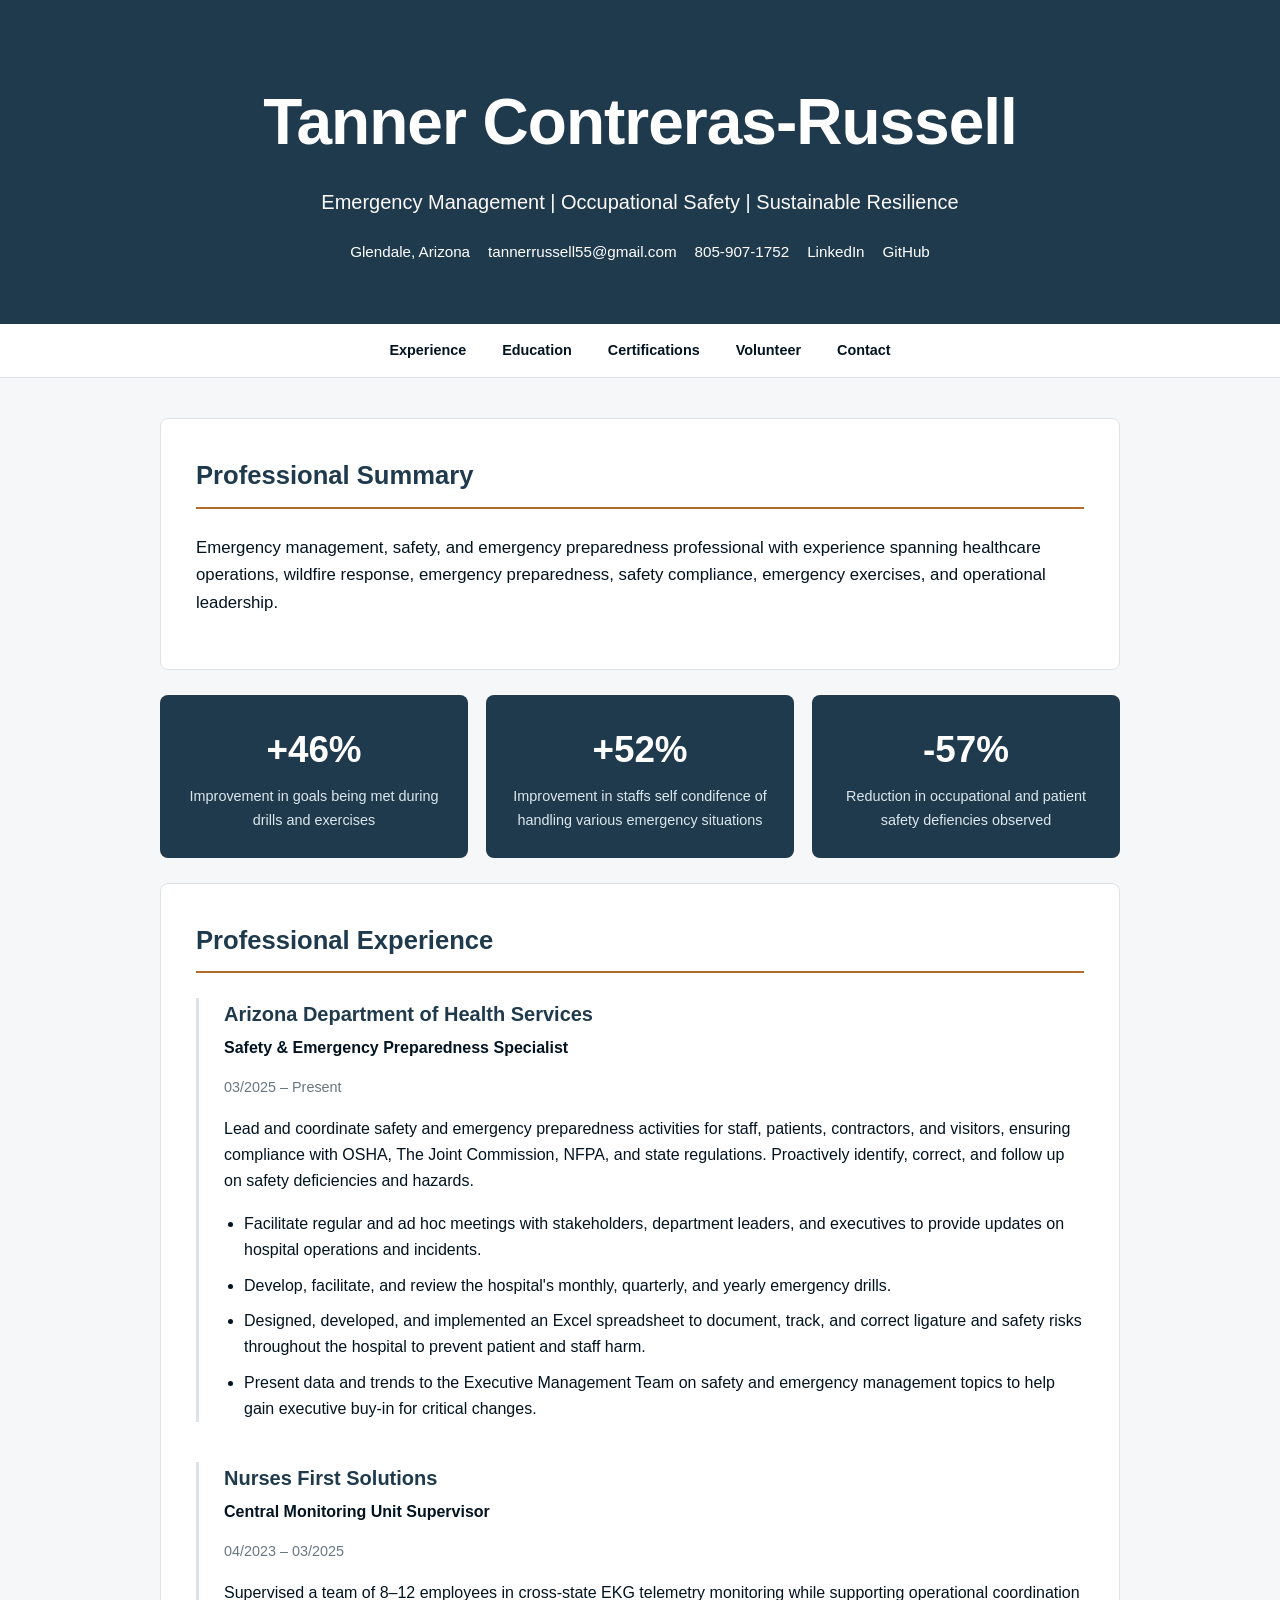
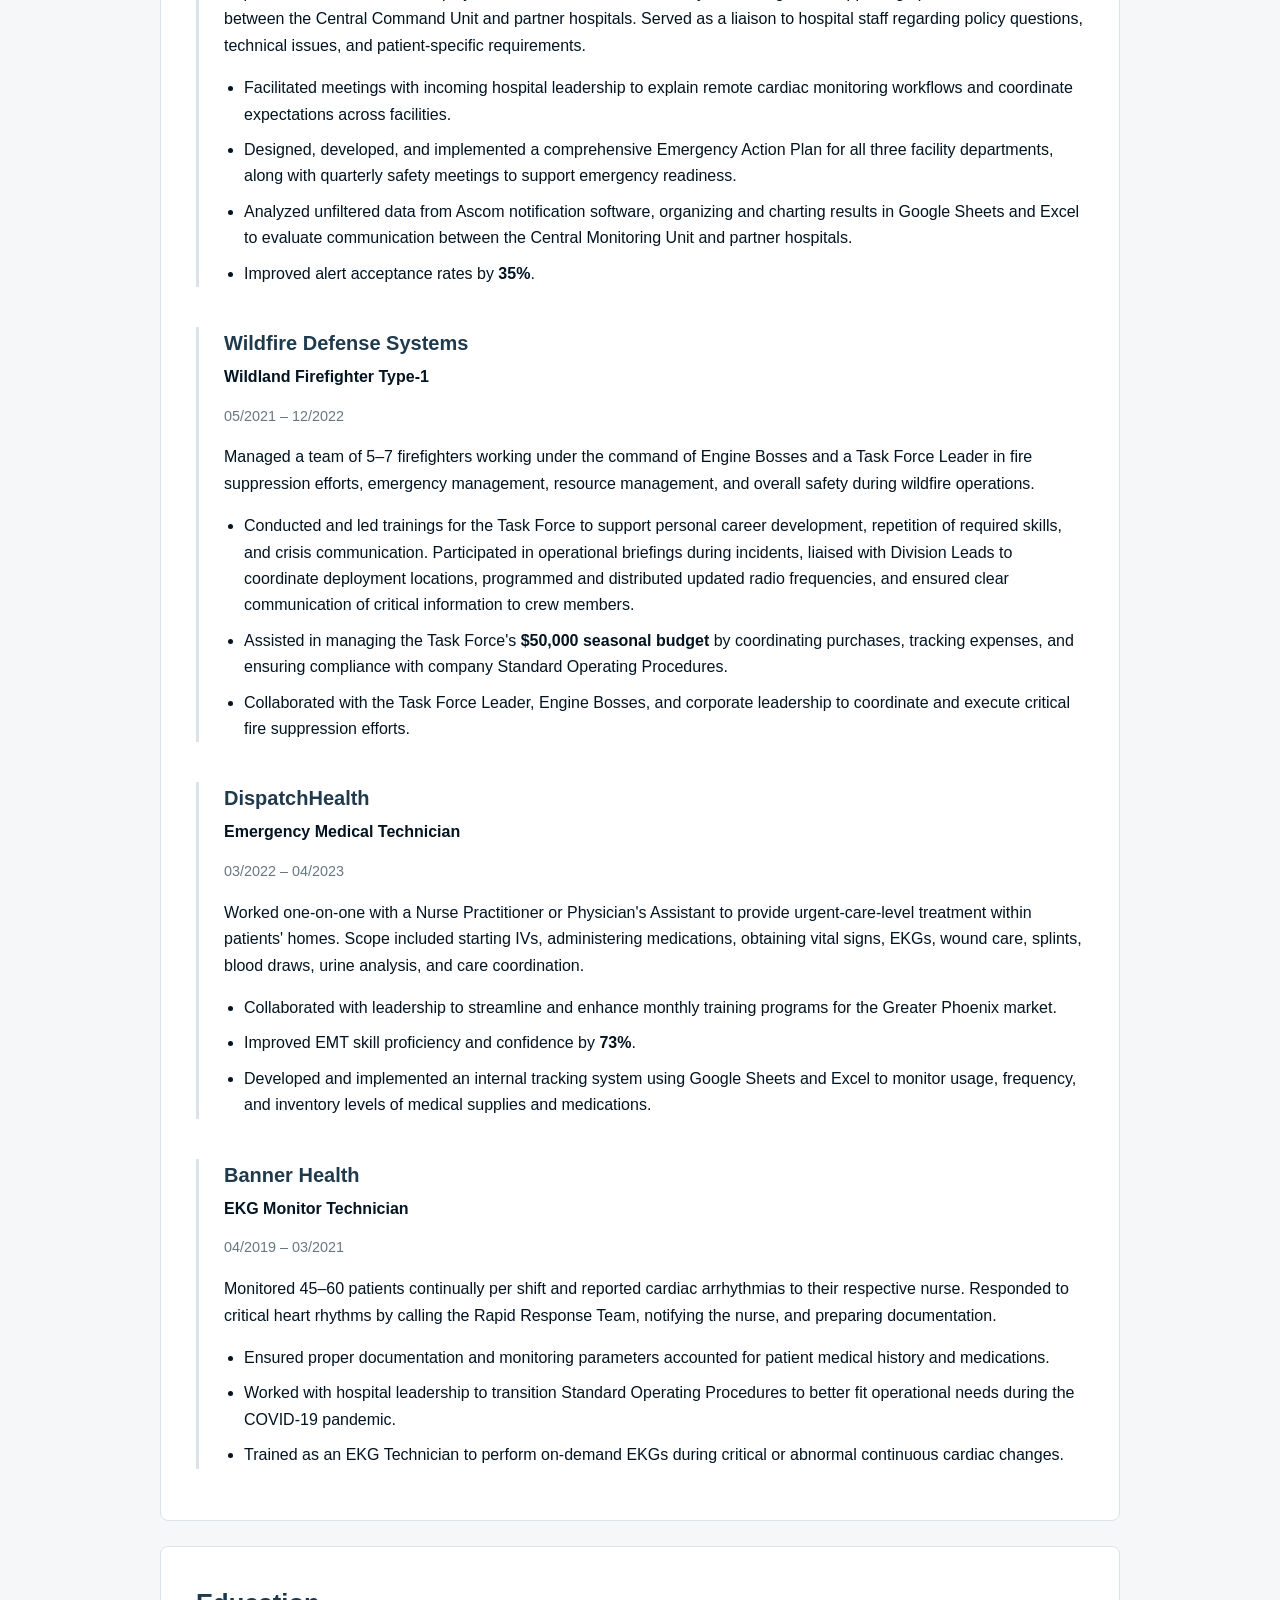
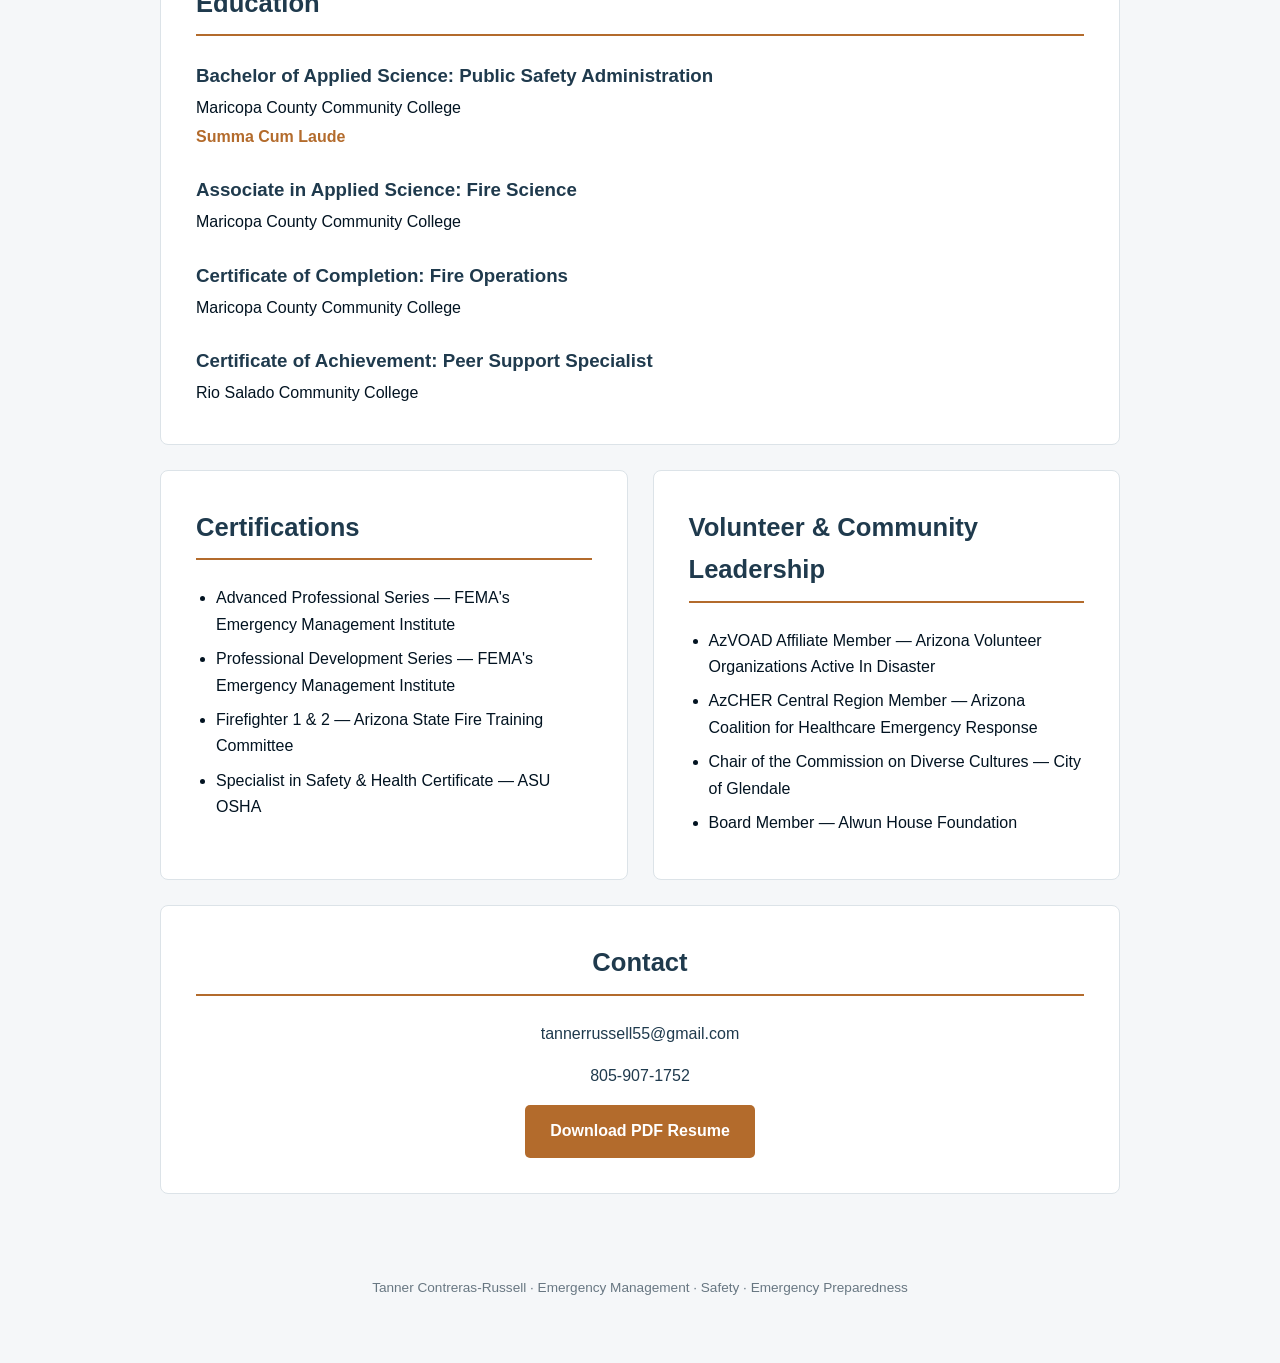
==== index.html @ 9ad91dbf "Update index.html" ====
<!DOCTYPE html>
<html lang="en">
<head>
    <meta charset="UTF-8">
    <meta name="viewport" content="width=device-width, initial-scale=1.0">

    <title>Tanner's Professional Overview</title>

    <meta name="description"
          content="Professional resume of Tanner Contreras-Russell, Emergency Management, Safety, and Emergency Preparedness professional.">

    <style>
        :root {
            --primary: #1f3a4d;
            --secondary: #486581;
            --accent: #b36b2c;
            --background: #f5f7f9;
            --card: #ffffff;
            --text: #021321;
            --muted: #687782;
            --border: #dce3e8;
        }

        * {
            box-sizing: border-box;
        }

        html {
            scroll-behavior: smooth;
        }

        body {
            margin: 0;
            background: var(--background);
            color: var(--text);
            font-family: Arial, Helvetica, sans-serif;
            line-height: 1.65;
        }

        a {
            color: var(--primary);
            text-decoration: none;
        }

        a:hover {
            text-decoration: underline;
        }

        /* =========================
           HEADER
        ========================= */

        header {
            background: var(--primary);
            color: white;
            padding: 70px 20px 60px;
        }

        .header-content {
            max-width: 1000px;
            margin: auto;
            text-align: center;
        }

        .name {
            margin: 0;
            font-size: clamp(2.3rem, 6vw, 4rem);
            font-weight: 700;
            letter-spacing: -1px;
        }

        .headline {
            margin: 10px 0 20px;
            font-size: 1.25rem;
            color: #FCFAFA;
        }

        .contact {
            display: flex;
            flex-wrap: wrap;
            gap: 18px;
            font-size: 0.95rem;
            justify-content: center;
        }

        .contact a {
            color: white;
        }

        /* =========================
           NAVIGATION
        ========================= */

        nav {
            background: white;
            border-bottom: 1px solid var(--border);
            position: sticky;
            top: 0;
            z-index: 100;
        }

        .nav-content {
            max-width: 1000px;
            margin: auto;
            display: flex;
            justify-content: center;
            flex-wrap: wrap;
        }

        nav a {
            padding: 15px 18px;
            color: var(--text);
            font-size: 0.9rem;
            font-weight: 600;
        }

        nav a:hover {
            background: var(--background);
            text-decoration: none;
        }

        /* =========================
           MAIN
        ========================= */

        main {
            max-width: 1000px;
            margin: 40px auto;
            padding: 0 20px;
        }

        section {
            background: var(--card);
            padding: 35px;
            margin-bottom: 25px;
            border: 1px solid var(--border);
            border-radius: 8px;
        }

        .section-title {
            color: var(--primary);
            font-size: 1.6rem;
            margin-top: 0;
            margin-bottom: 25px;
            padding-bottom: 10px;
            border-bottom: 2px solid var(--accent);
        }

        /* =========================
           SUMMARY
        ========================= */

        .summary {
            font-size: 1.05rem;
        }

        /* =========================
           EXPERIENCE
        ========================= */

        .job {
            position: relative;
            padding-left: 25px;
            margin-bottom: 40px;
            border-left: 3px solid var(--border);
        }

        .job:last-child {
            margin-bottom: 0;
        }

        .job h3 {
            margin: 0;
            font-size: 1.25rem;
            color: var(--primary);
        }

        .job h3 a {
            color: var(--primary);
        }

        .job-title {
            font-weight: 600;
            margin: 4px 0;
        }

        .dates {
            color: var(--muted);
            font-size: 0.9rem;
            margin-bottom: 12px;
        }

        .job ul {
            margin-top: 10px;
            padding-left: 20px;
        }

        .job li {
            margin-bottom: 9px;
        }

        /* =========================
           HIGHLIGHTS
        ========================= */

        .highlights {
            display: grid;
            grid-template-columns: repeat(3, 1fr);
            gap: 18px;
            margin-bottom: 25px;
        }

        .highlight {
            background: var(--primary);
            color: white;
            padding: 25px;
            border-radius: 8px;
            text-align: center;
        }

        .highlight-number {
            display: block;
            font-size: 2.3rem;
            font-weight: bold;
        }

        .highlight-label {
            display: block;
            font-size: 0.9rem;
            color: #dce7ed;
            margin-top: 5px;
        }

        /* =========================
           EDUCATION
        ========================= */

        .education-item {
            margin-bottom: 25px;
        }

        .education-item:last-child {
            margin-bottom: 0;
        }

        .education-item h3 {
            margin: 0;
            color: var(--primary);
        }

        .education-item p {
            margin: 3px 0;
        }

        .honors {
            color: var(--accent);
            font-weight: bold;
        }

        /* =========================
           TWO COLUMN SECTIONS
        ========================= */

        .two-column {
            display: grid;
            grid-template-columns: 1fr 1fr;
            gap: 25px;
        }

        .list {
            margin: 0;
            padding-left: 20px;
        }

        .list li {
            margin-bottom: 8px;
        }

        /* =========================
           DOWNLOAD
        ========================= */

        .download {
            text-align: center;
        }

        .download-button {
            display: inline-block;
            background: var(--accent);
            color: white;
            padding: 13px 25px;
            border-radius: 5px;
            font-weight: bold;
        }

        .download-button:hover {
            text-decoration: none;
            opacity: 0.9;
        }

        /* =========================
           FOOTER
        ========================= */

        footer {
            text-align: center;
            color: var(--muted);
            padding: 30px 20px 50px;
            font-size: 0.85rem;
        }

        /* =========================
           MOBILE
        ========================= */

        @media (max-width: 700px) {

            header {
                padding: 50px 20px;
            }

            nav {
                position: static;
            }

            .nav-content {
                justify-content: flex-start;
            }

            nav a {
                padding: 10px 12px;
                font-size: 0.8rem;
            }

            main {
                margin-top: 20px;
            }

            section {
                padding: 25px 20px;
            }

            .highlights {
                grid-template-columns: 1fr;
            }

            .two-column {
                grid-template-columns: 1fr;
            }

            .contact {
                flex-direction: column;
                gap: 5px;
            }
        }

        /* =========================
           PRINT
        ========================= */

        @media print {

            body {
                background: white;
            }

            nav {
                display: none;
            }

            header {
                background: white;
                color: black;
                padding: 20px 0;
            }

            .headline,
            .contact a {
                color: black;
            }

            main {
                margin: 0;
                padding: 0;
            }

            section {
                border: none;
                padding: 15px 0;
                margin-bottom: 10px;
            }

            .download {
                display: none;
            }

            .highlights {
                display: none;
            }
        }
    </style>
</head>

<body>

<!-- =========================
     HEADER
========================= -->

<header>

    <div class="header-content">

        <h1 class="name">Tanner Contreras-Russell</h1>

        <p class="headline">
            Emergency Management | Occupational Safety | Sustainable Resilience
        </p>

        <div class="contact">

            <span>Glendale, Arizona</span>

            <a href="mailto:tannerrussell55@gmail.com">
                tannerrussell55@gmail.com
            </a>

            <a href="tel:+18059071752">
                805-907-1752
            </a>

            <a href="https://www.linkedin.com/in/tanner-contreras-russell-b266a9299/" target="_blank" rel="noopener noreferrer">
                LinkedIn
            </a>

            <a href="https://github.com/nottannerrussell" target="_blank" rel="noopener noreferrer">
                GitHub
            </a>

        </div>

    </div>

</header>


<!-- =========================
     NAVIGATION
========================= -->

<nav>

    <div class="nav-content">

        <a href="#experience">Experience</a>

        <a href="#education">Education</a>

        <a href="#certifications">Certifications</a>

        <a href="#volunteer">Volunteer</a>

        <a href="#contact">Contact</a>

    </div>

</nav>


<!-- =========================
     MAIN CONTENT
========================= -->

<main>


    <!-- =========================
         PROFESSIONAL SUMMARY
    ========================= -->

    <section id="summary">

        <h2 class="section-title">
            Professional Summary
        </h2>

        <p class="summary">
            Emergency management, safety, and emergency preparedness
            professional with experience spanning healthcare operations,
            wildfire response, emergency preparedness, safety compliance,
            emergency exercises, and operational leadership.
        </p>

    </section>


    <!-- =========================
         CAREER HIGHLIGHTS
    ========================= -->

    <div class="highlights">

        <div class="highlight">

            <span class="highlight-number">+46%</span>

            <span class="highlight-label">
                Improvement in goals being met during drills and exercises
            </span>

        </div>


        <div class="highlight">

            <span class="highlight-number">+52%</span>

            <span class="highlight-label">
                Improvement in staffs self condifence of handling various emergency situations
            </span>

        </div>


        <div class="highlight">

            <span class="highlight-number">-57%</span>

            <span class="highlight-label">
                Reduction in occupational and patient safety defiencies observed
            </span>

        </div>

    </div>


    <!-- =========================
         EXPERIENCE
    ========================= -->

    <section id="experience">

        <h2 class="section-title">
            Professional Experience
        </h2>


        <!-- Arizona Department of Health Services -->

        <div class="job">

            <h3>
                <a href="https://www.azdhs.gov/az-state-hospital/"
                   target="_blank"
                   rel="noopener noreferrer">
                    Arizona Department of Health Services
                </a>
            </h3>

            <p class="job-title">
                Safety &amp; Emergency Preparedness Specialist
            </p>

            <p class="dates">
                03/2025 – Present
            </p>
            
            <p>  Lead and coordinate safety and emergency preparedness
                    activities for staff, patients, contractors, and visitors,
                    ensuring compliance with OSHA, The Joint Commission,
                    NFPA, and state regulations. Proactively identify, correct, and follow up on safety
                    deficiencies and hazards.
            </p>

            <ul>

                <li>
                    Facilitate regular and ad hoc meetings with stakeholders,
                    department leaders, and executives to provide updates
                    on hospital operations and incidents.
                </li>

                <li>
                    Develop, facilitate, and review the hospital's monthly,
                    quarterly, and yearly emergency drills.
                </li>

                <li>
                    Designed, developed, and implemented an Excel spreadsheet
                    to document, track, and correct ligature and safety risks throughout
                    the hospital to prevent patient and staff harm.
                </li>

                <li>
                    Present data and trends to the Executive Management Team
                    on safety and emergency management topics to help gain
                    executive buy-in for critical changes.
                </li>

            </ul>

        </div>


       <!-- Nurses First Solutions -->

        <div class="job">

            <h3>
                <a href="https://www.linkedin.com/company/nurses-first-staffing-llc/home/"
                   target="_blank"
                   rel="noopener noreferrer">
                    Nurses First Solutions
                </a>
            </h3>

            <p class="job-title">
                Central Monitoring Unit Supervisor
            </p>

            <p class="dates">
                04/2023 – 03/2025
            </p>

            <p>                   
                    Supervised a team of 8–12 employees in cross-state EKG
                    telemetry monitoring while supporting operational
                    coordination between the Central Command Unit and
                    partner hospitals. Served as a liaison to hospital staff regarding policy
                    questions, technical issues, and patient-specific
                    requirements.
            </p>

            <ul>

                <li>
                    Facilitated meetings with incoming hospital leadership
                    to explain remote cardiac monitoring workflows and
                    coordinate expectations across facilities.
                </li>

                <li>
                    Designed, developed, and implemented a comprehensive
                    Emergency Action Plan for all three facility departments,
                    along with quarterly safety meetings to support emergency
                    readiness.
                </li>

                <li>
                    Analyzed unfiltered data from Ascom notification software,
                    organizing and charting results in Google Sheets and Excel
                    to evaluate communication between the Central Monitoring
                    Unit and partner hospitals.
                </li>

                <li>
                    Improved alert acceptance rates by
                    <strong>35%</strong>.
                </li>

            </ul>

        </div>


        <!-- Wildfire Defense Systems -->

        <div class="job">

            <h3>
                <a href="https://www.wildfire-defense.com/"
                   target="_blank"
                   rel="noopener noreferrer">
                    Wildfire Defense Systems
                </a>
            </h3>

            <p class="job-title">
                Wildland Firefighter Type-1
            </p>

            <p class="dates">
                05/2021 – 12/2022
            </p>

            <p>
                    Managed a team of 5–7 firefighters working under the
                    command of Engine Bosses and a Task Force Leader in
                    fire suppression efforts, emergency management,
                    resource management, and overall safety during
                    wildfire operations.
            </p>

            <ul>

                <li>
                    Conducted and led trainings for the Task Force to support
                    personal career development, repetition of required
                    skills, and crisis communication. Participated in operational briefings during incidents,
                    liaised with Division Leads to coordinate deployment
                    locations, programmed and distributed updated radio
                    frequencies, and ensured clear communication of critical
                    information to crew members.
                </li>

                <li>
                    Assisted in managing the Task Force's
                    <strong>$50,000 seasonal budget</strong> by coordinating
                    purchases, tracking expenses, and ensuring compliance
                    with company Standard Operating Procedures.
                </li>

                <li>
                    Collaborated with the Task Force Leader, Engine Bosses,
                    and corporate leadership to coordinate and execute
                    critical fire suppression efforts.
                </li>

            </ul>

        </div>


        <!-- DispatchHealth -->

        <div class="job">

            <h3>
                <a href="https://www.dispatchhealth.com/"
                   target="_blank"
                   rel="noopener noreferrer">
                    DispatchHealth
                </a>
            </h3>

            <p class="job-title">
                Emergency Medical Technician
            </p>

            <p class="dates">
                03/2022 – 04/2023
            </p>

            <p>
                    Worked one-on-one with a Nurse Practitioner or Physician's
                    Assistant to provide urgent-care-level treatment within
                    patients' homes. Scope included starting IVs, administering medications,
                    obtaining vital signs, EKGs, wound care, splints,
                    blood draws, urine analysis, and care coordination.
            </p>

            <ul>

                <li>
                    Collaborated with leadership to streamline and enhance
                    monthly training programs for the Greater Phoenix market.
                </li>

                <li>
                    Improved EMT skill proficiency and confidence by
                    <strong>73%</strong>.
                </li>

                <li>
                    Developed and implemented an internal tracking system
                    using Google Sheets and Excel to monitor usage, frequency,
                    and inventory levels of medical supplies and medications.
                </li>

            </ul>

        </div>


        <!-- Banner Health -->

        <div class="job">

            <h3>
                <a href="https://www.bannerhealth.com/"
                   target="_blank"
                   rel="noopener noreferrer">
                    Banner Health
                </a>
            </h3>

            <p class="job-title">
                EKG Monitor Technician
            </p>

            <p class="dates">
                04/2019 – 03/2021
            </p>

            <p>
                    Monitored 45–60 patients continually per shift and
                    reported cardiac arrhythmias to their respective nurse. Responded to critical heart rhythms by calling the
                    Rapid Response Team, notifying the nurse, and preparing
                    documentation.
            </p>

            <ul>

                <li>
                    Ensured proper documentation and monitoring parameters
                    accounted for patient medical history and medications.
                </li>

                <li>
                    Worked with hospital leadership to transition Standard
                    Operating Procedures to better fit operational needs
                    during the COVID-19 pandemic.
                </li>

                <li>
                    Trained as an EKG Technician to perform on-demand EKGs
                    during critical or abnormal continuous cardiac changes.
                </li>

            </ul>

        </div>

    </section>


    <!-- =========================
         EDUCATION
    ========================= -->

    <section id="education">

        <h2 class="section-title">
            Education
        </h2>


        <div class="education-item">

            <h3>
                Bachelor of Applied Science: <strong>Public Safety Administration</strong>
            </h3>

            <p>
                Maricopa County Community College
            </p>

            <p class="honors">
                Summa Cum Laude
            </p>

        </div>


        <div class="education-item">

            <h3>
                Associate in Applied Science: Fire Science
            </h3>

            <p>
                Maricopa County Community College
            </p>

        </div>


        <div class="education-item">

            <h3>
                Certificate of Completion: Fire Operations
            </h3>

            <p>
                Maricopa County Community College
            </p>

        </div>


        <div class="education-item">

            <h3>
                Certificate of Achievement: Peer Support Specialist
            </h3>

            <p>
                Rio Salado Community College
            </p>

        </div>

    </section>


    <!-- =========================
         CERTIFICATIONS & VOLUNTEER
    ========================= -->

    <div class="two-column">


        <section id="certifications">

            <h2 class="section-title">
                Certifications
            </h2>

            <ul class="list">

                <li>
                    Advanced Professional Series —
                    FEMA's Emergency Management Institute
                </li>

                <li>
                    Professional Development Series —
                    FEMA's Emergency Management Institute
                </li>

                <li>
                    Firefighter 1 &amp; 2 —
                    Arizona State Fire Training Committee
                </li>

                <li>
                    Specialist in Safety &amp; Health Certificate —
                    ASU OSHA
                </li>

            </ul>

        </section>


        <section id="volunteer">

            <h2 class="section-title">
                Volunteer &amp; Community Leadership
            </h2>

            <ul class="list">

                <li>
                    AzVOAD Affiliate Member —
                    Arizona Volunteer Organizations Active In Disaster
                </li>

                <li>
                    AzCHER Central Region Member —
                    Arizona Coalition for Healthcare Emergency Response
                </li>

                <li>
                    Chair of the Commission on Diverse Cultures —
                    City of Glendale
                </li>

                <li>
                    Board Member — Alwun House Foundation
                </li>

            </ul>

        </section>

    </div>


    <!-- =========================
         CONTACT
    ========================= -->

    <section id="contact" class="download">

        <h2 class="section-title">
            Contact
        </h2>

        <p>
            <a href="mailto:tannerrussell55@gmail.com">
                tannerrussell55@gmail.com
            </a>
        </p>

        <p>
            <a href="tel:+18059071752">
                805-907-1752
            </a>
        </p>


        <!--
            Once you have a PDF version in your GitHub repository,
            place it in a folder called "files" and name it:

            Tanner_Russell_Resume.pdf

            Then this button will work.
        -->

        <a class="download-button"
           href="Contreras-Russell-Tanner.Resume.pdf"
           target="_blank">

            Download PDF Resume

        </a>

    </section>


</main>


<!-- =========================
     FOOTER
========================= -->

<footer>

    <p>
        Tanner Contreras-Russell · Emergency Management · Safety ·
        Emergency Preparedness
    </p>


</footer>


</body>
</html>
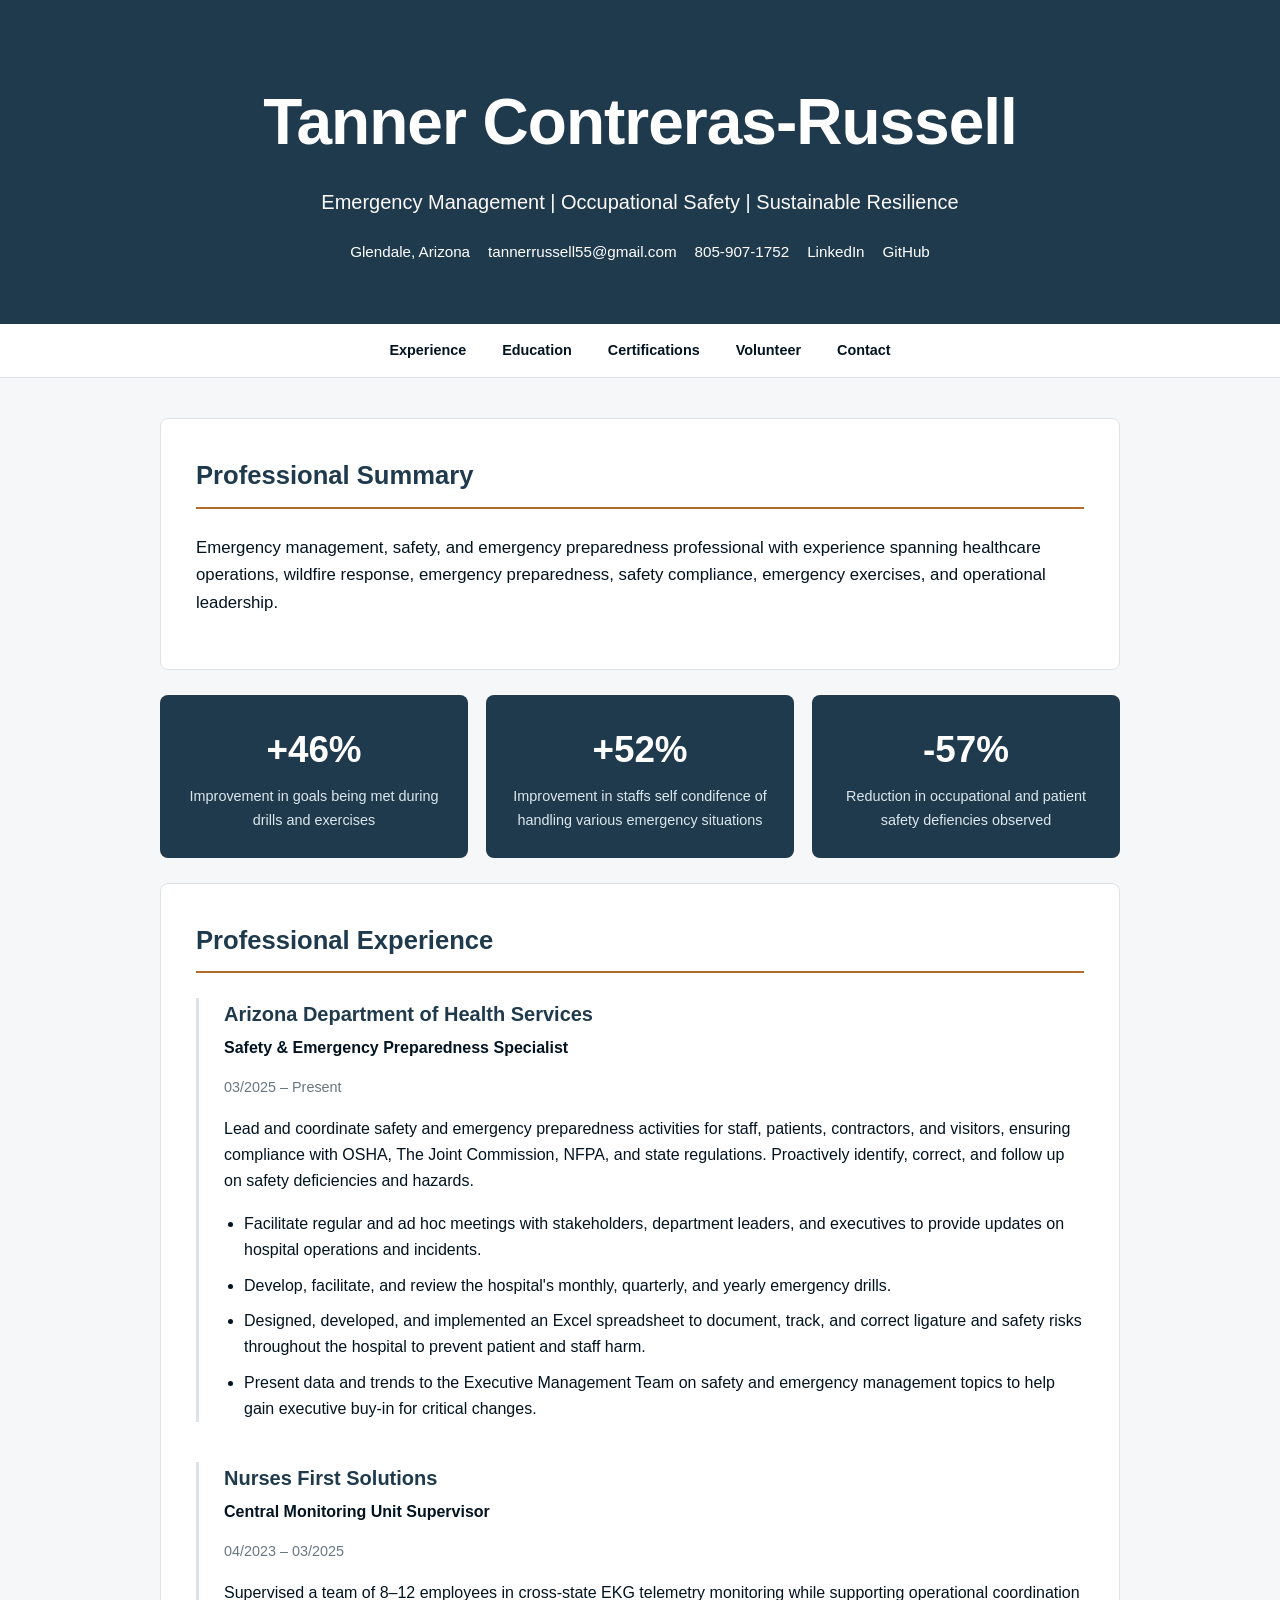
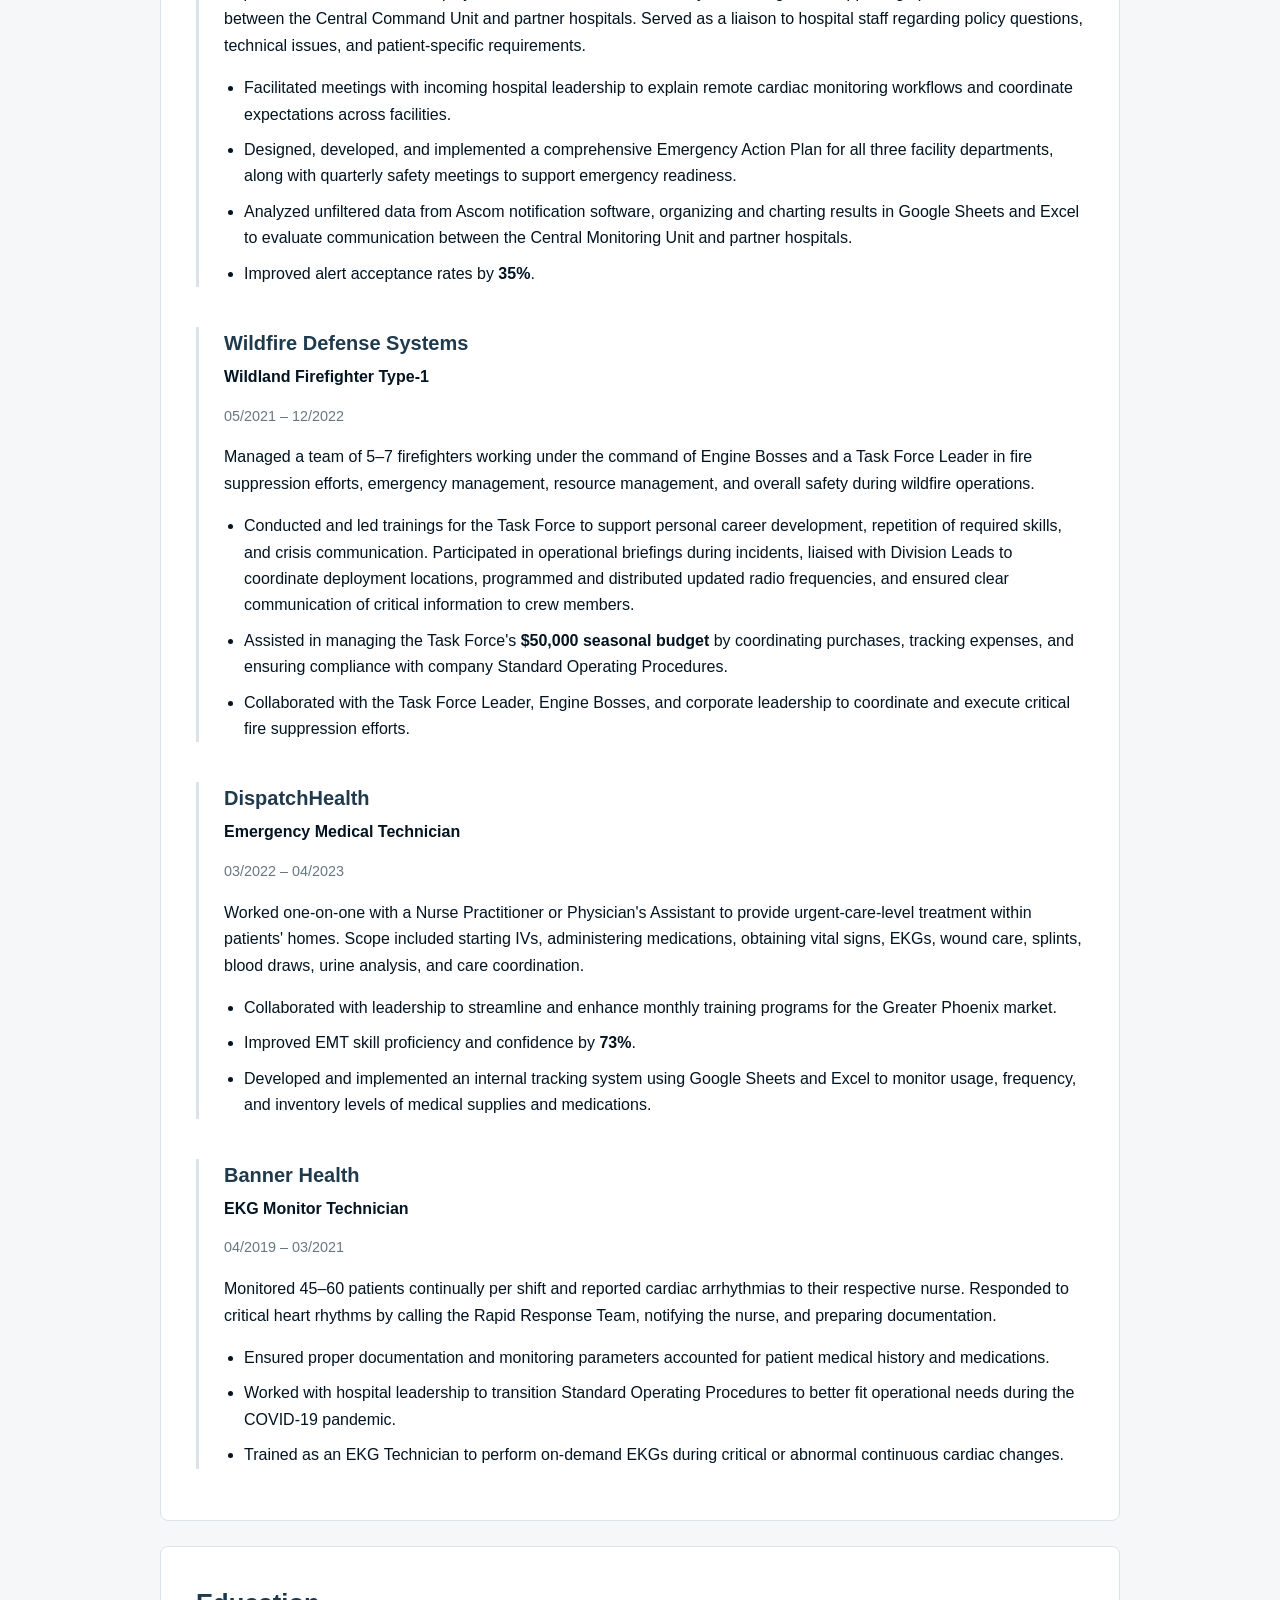
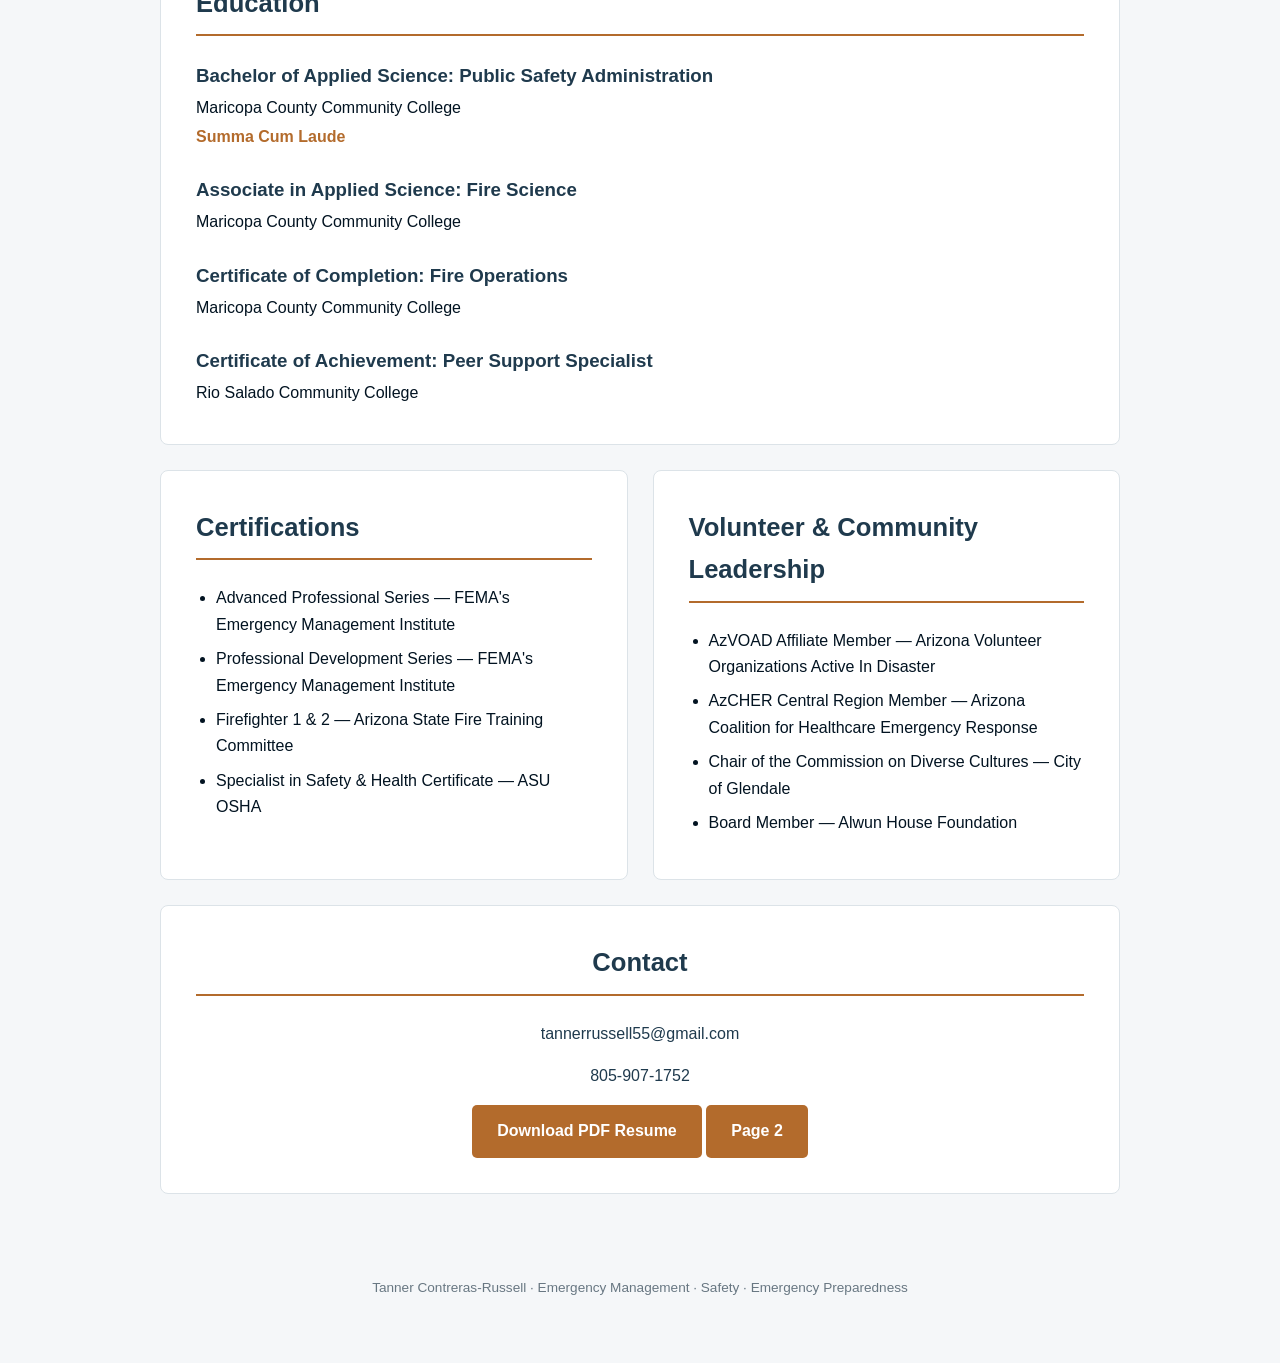
==== commit a6e07bbd: "Update index.html" ====
--- a/index.html
+++ b/index.html
@@ -1008,6 +1008,14 @@
 
         </a>
 
+                <a class="download-button"
+           href="page2"
+           target="_blank">
+
+            Page 2
+
+        </a>
+
     </section>
 
 
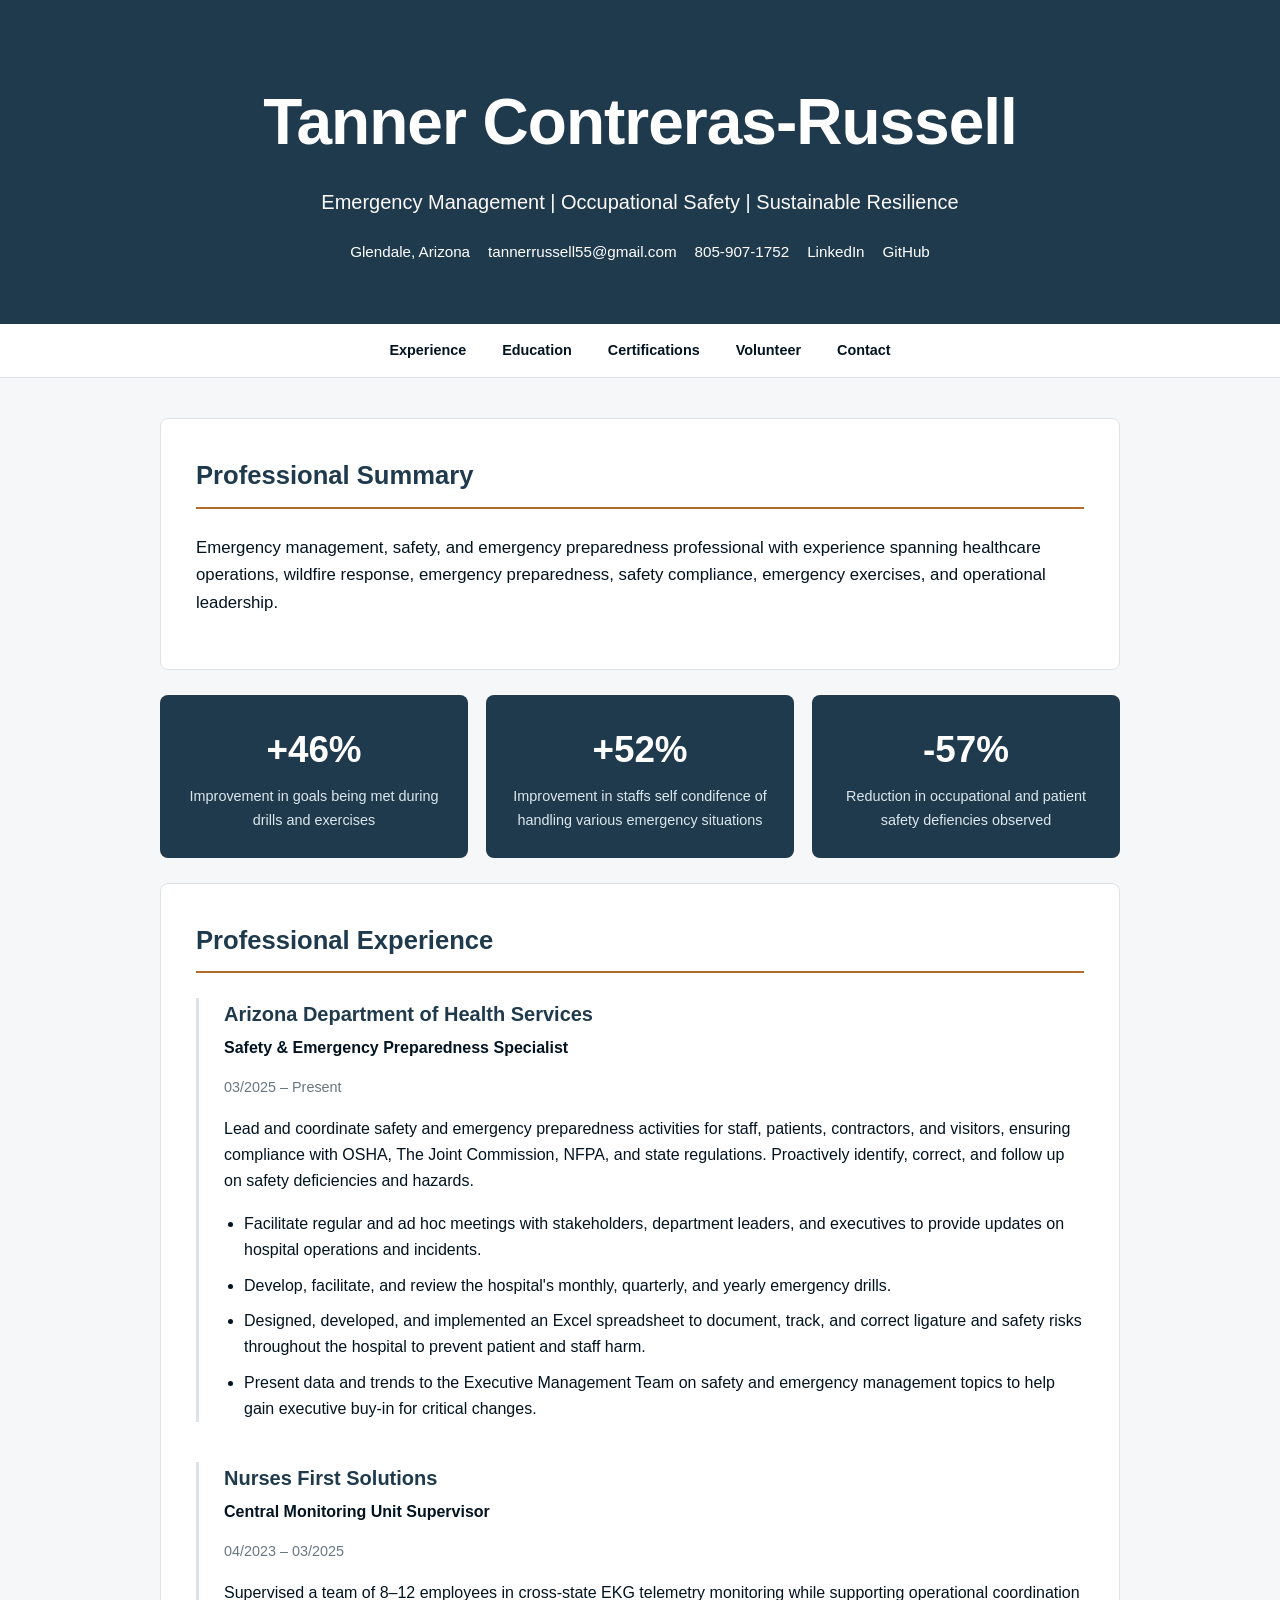
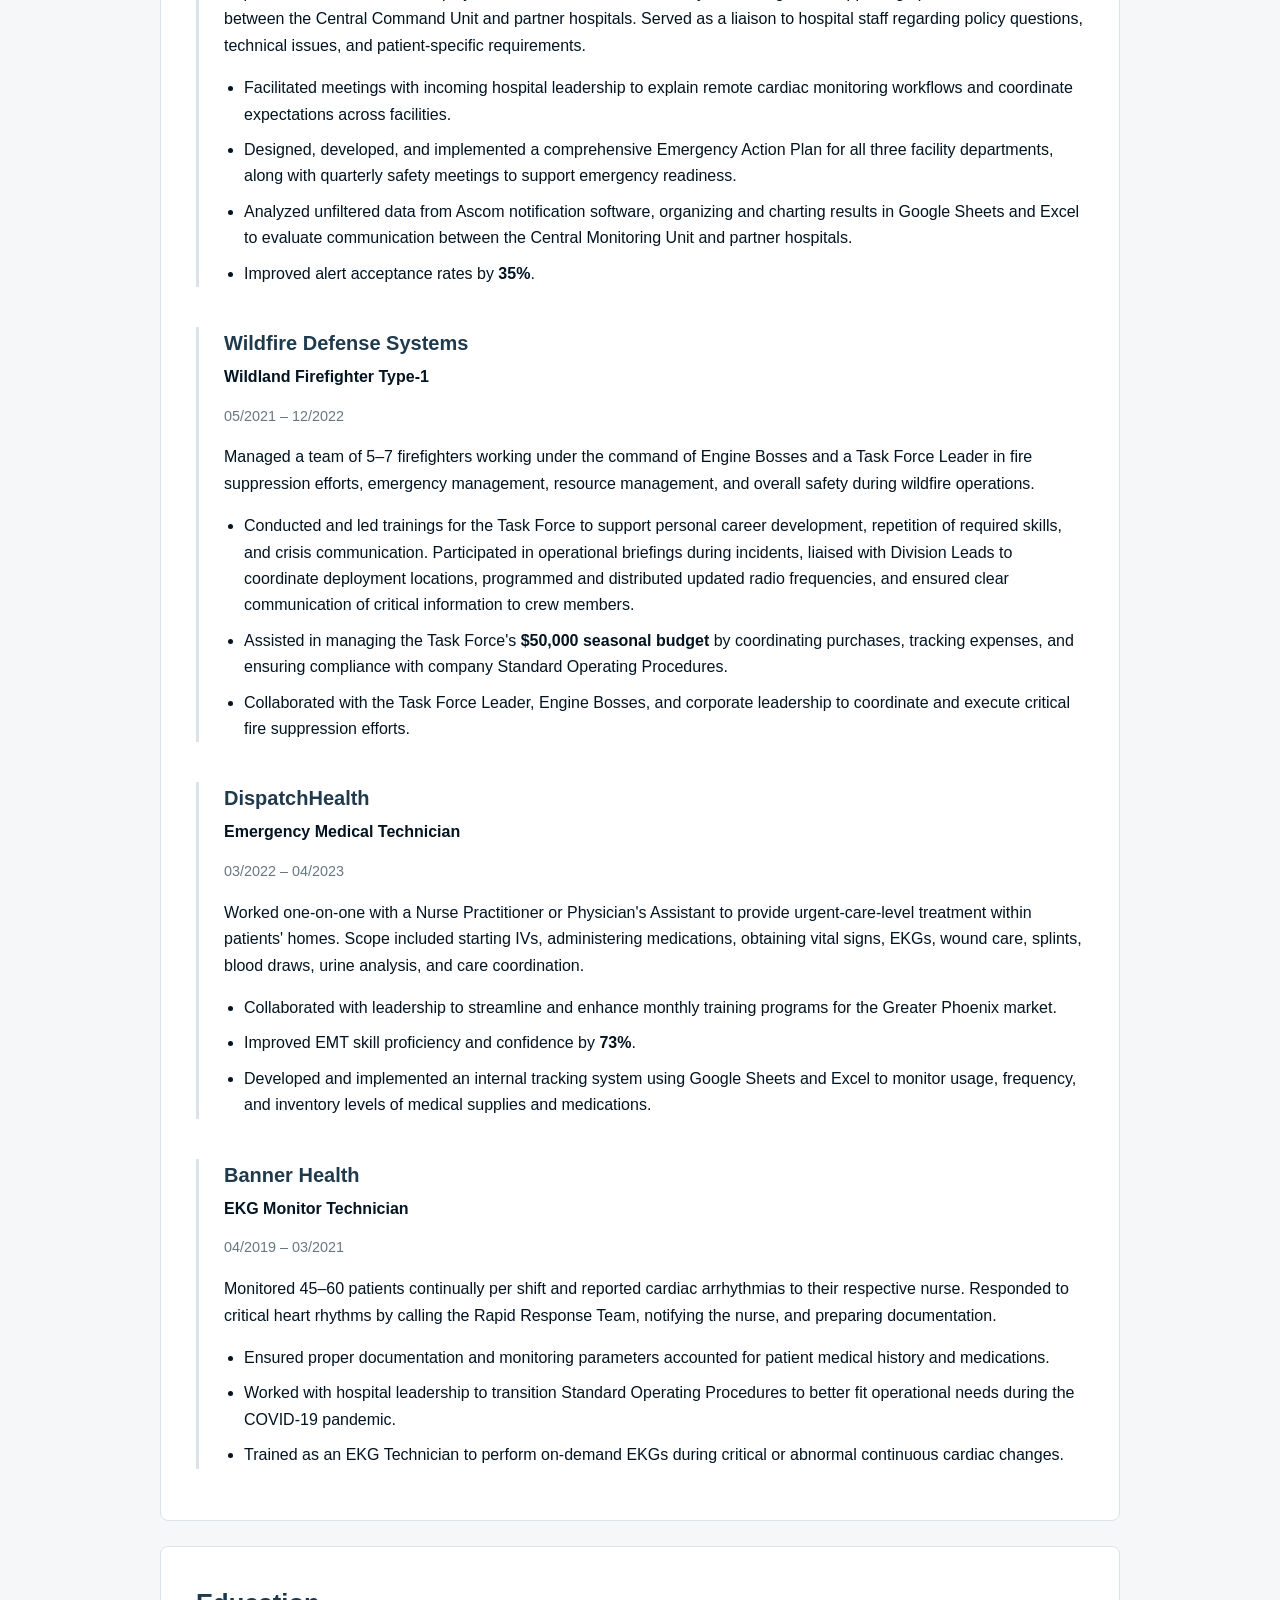
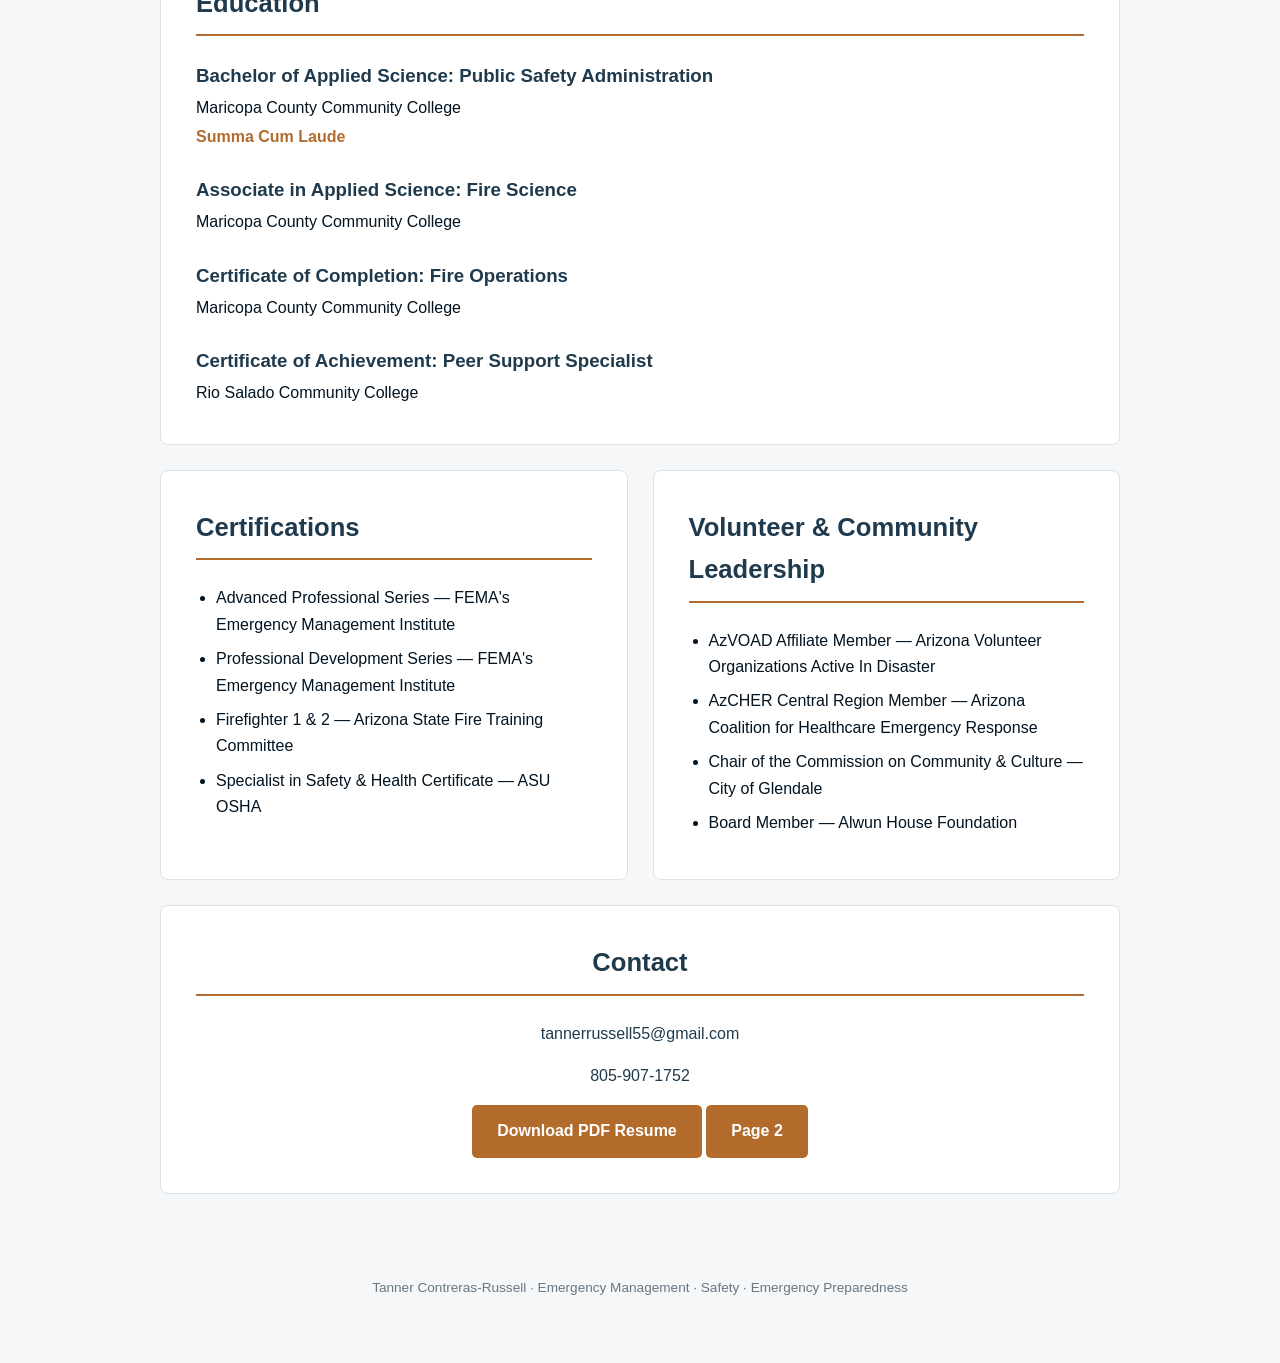
==== commit 239213ac: "Update index.html" ====
--- a/index.html
+++ b/index.html
@@ -952,8 +952,8 @@
                     Arizona Coalition for Healthcare Emergency Response
                 </li>
 
-                <li>
-                    Chair of the Commission on Diverse Cultures —
+                <li href="https://www.glendaleaz.gov/Government/City-Clerk/Boards-and-Commissions/Commission-on-Community-and-Culture" target="_blank" rel="noopener noreferrer">
+                    Chair of the Commission on Community &amp; Culture —
                     City of Glendale
                 </li>
 
@@ -1009,7 +1009,7 @@
         </a>
 
                 <a class="download-button"
-           href="page2"
+           href="page2.html"
            target="_blank">
 
             Page 2
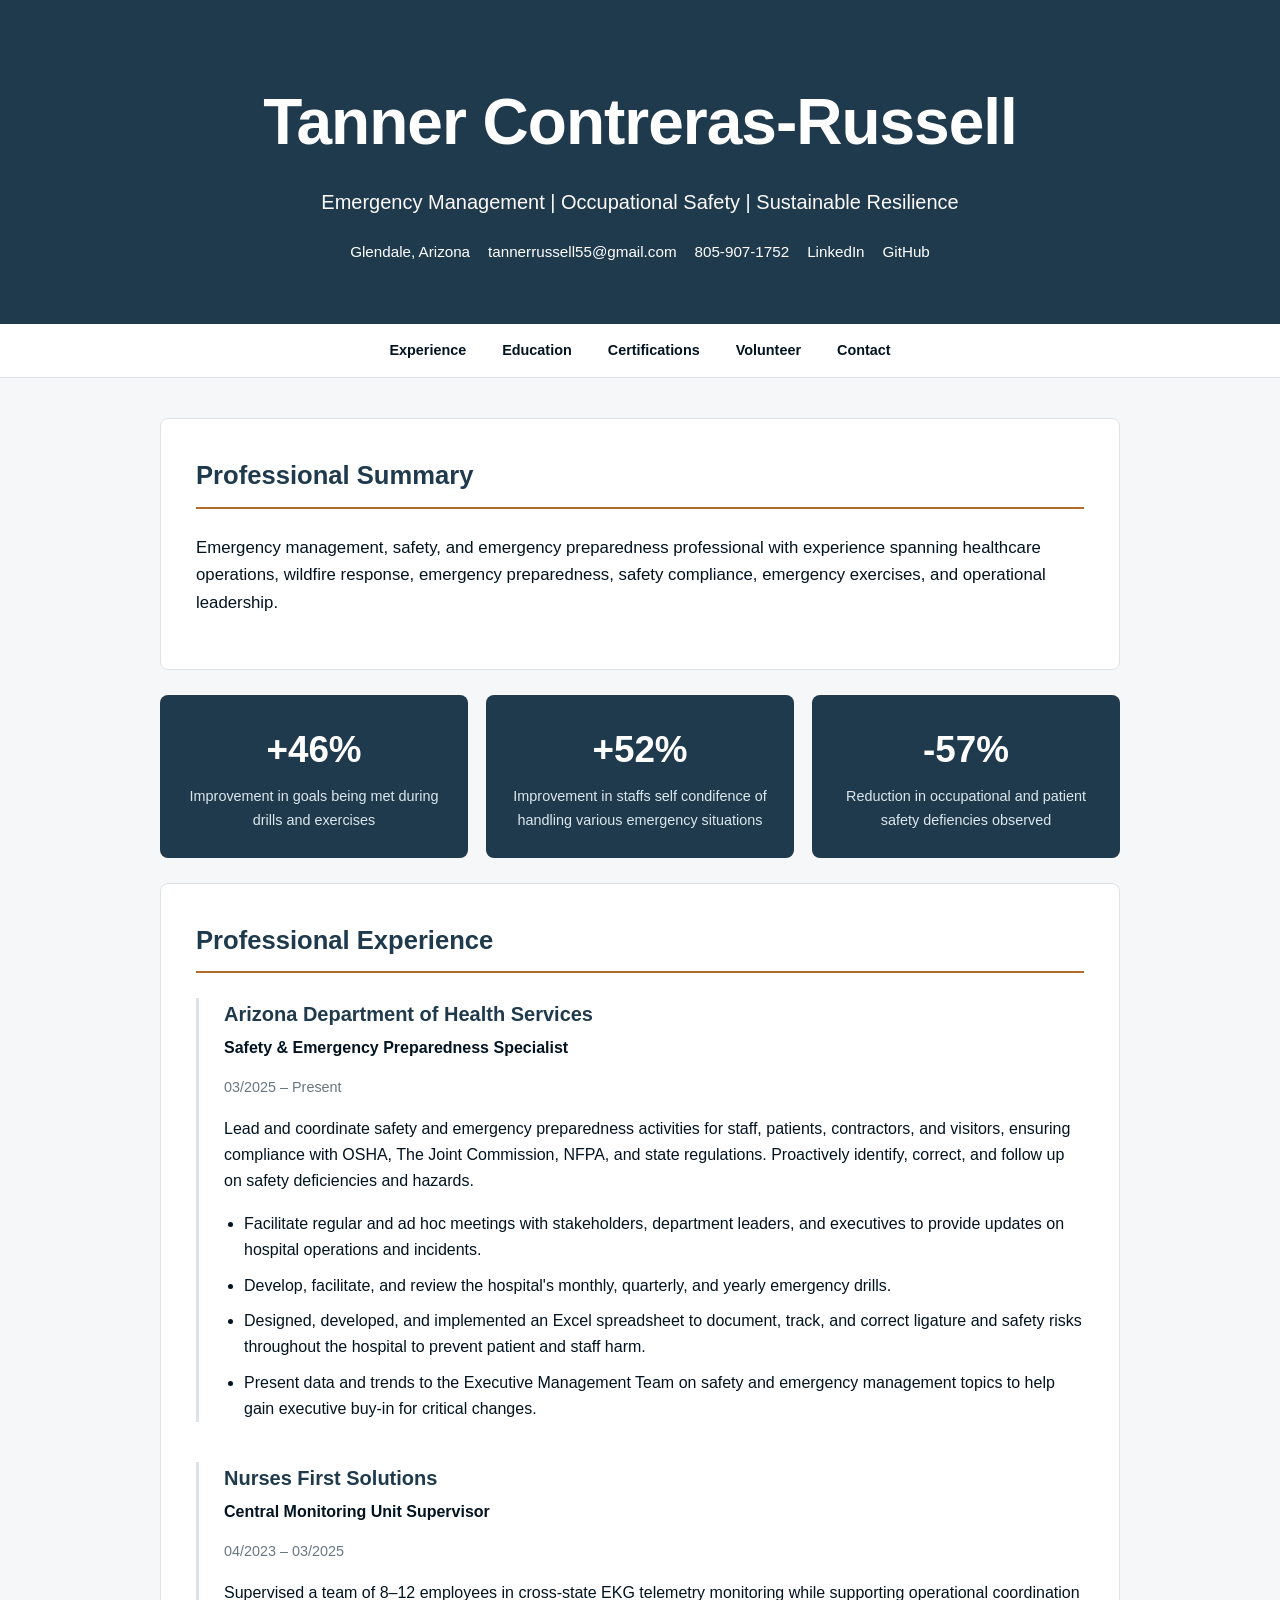
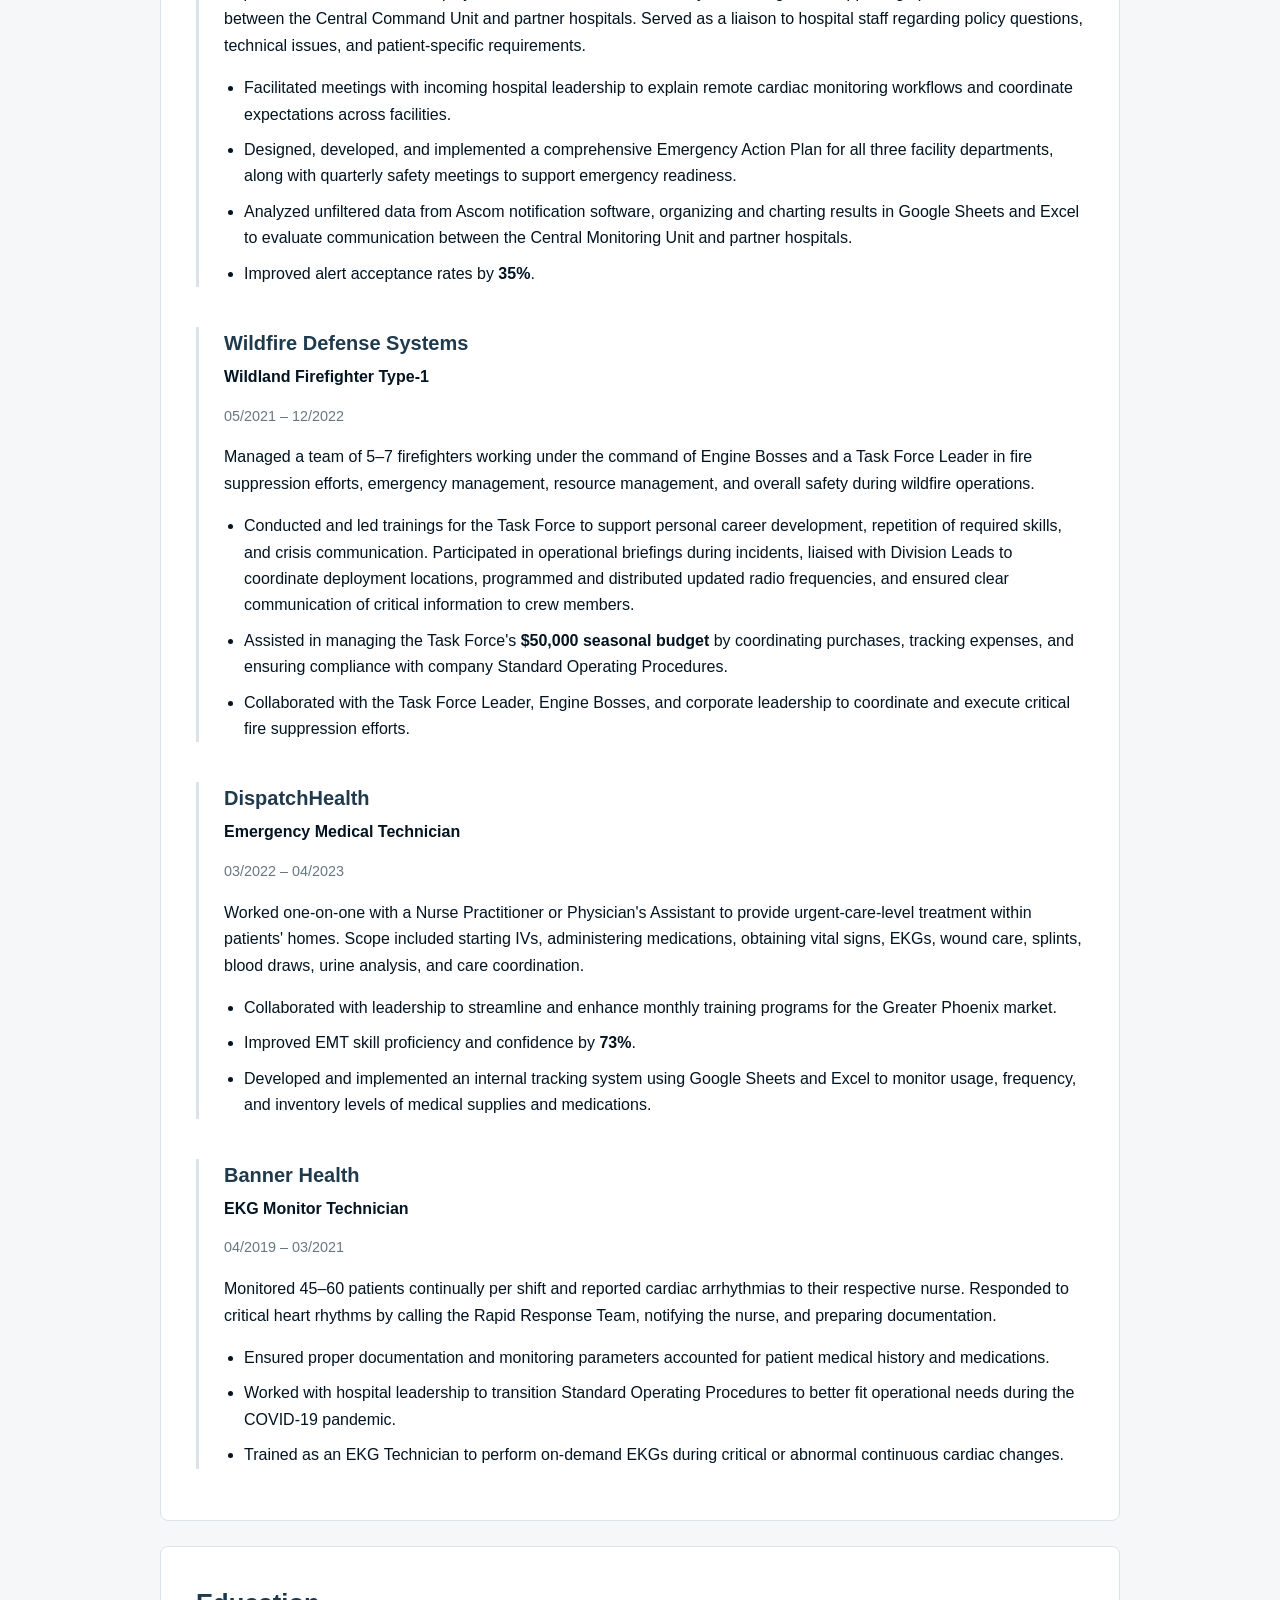
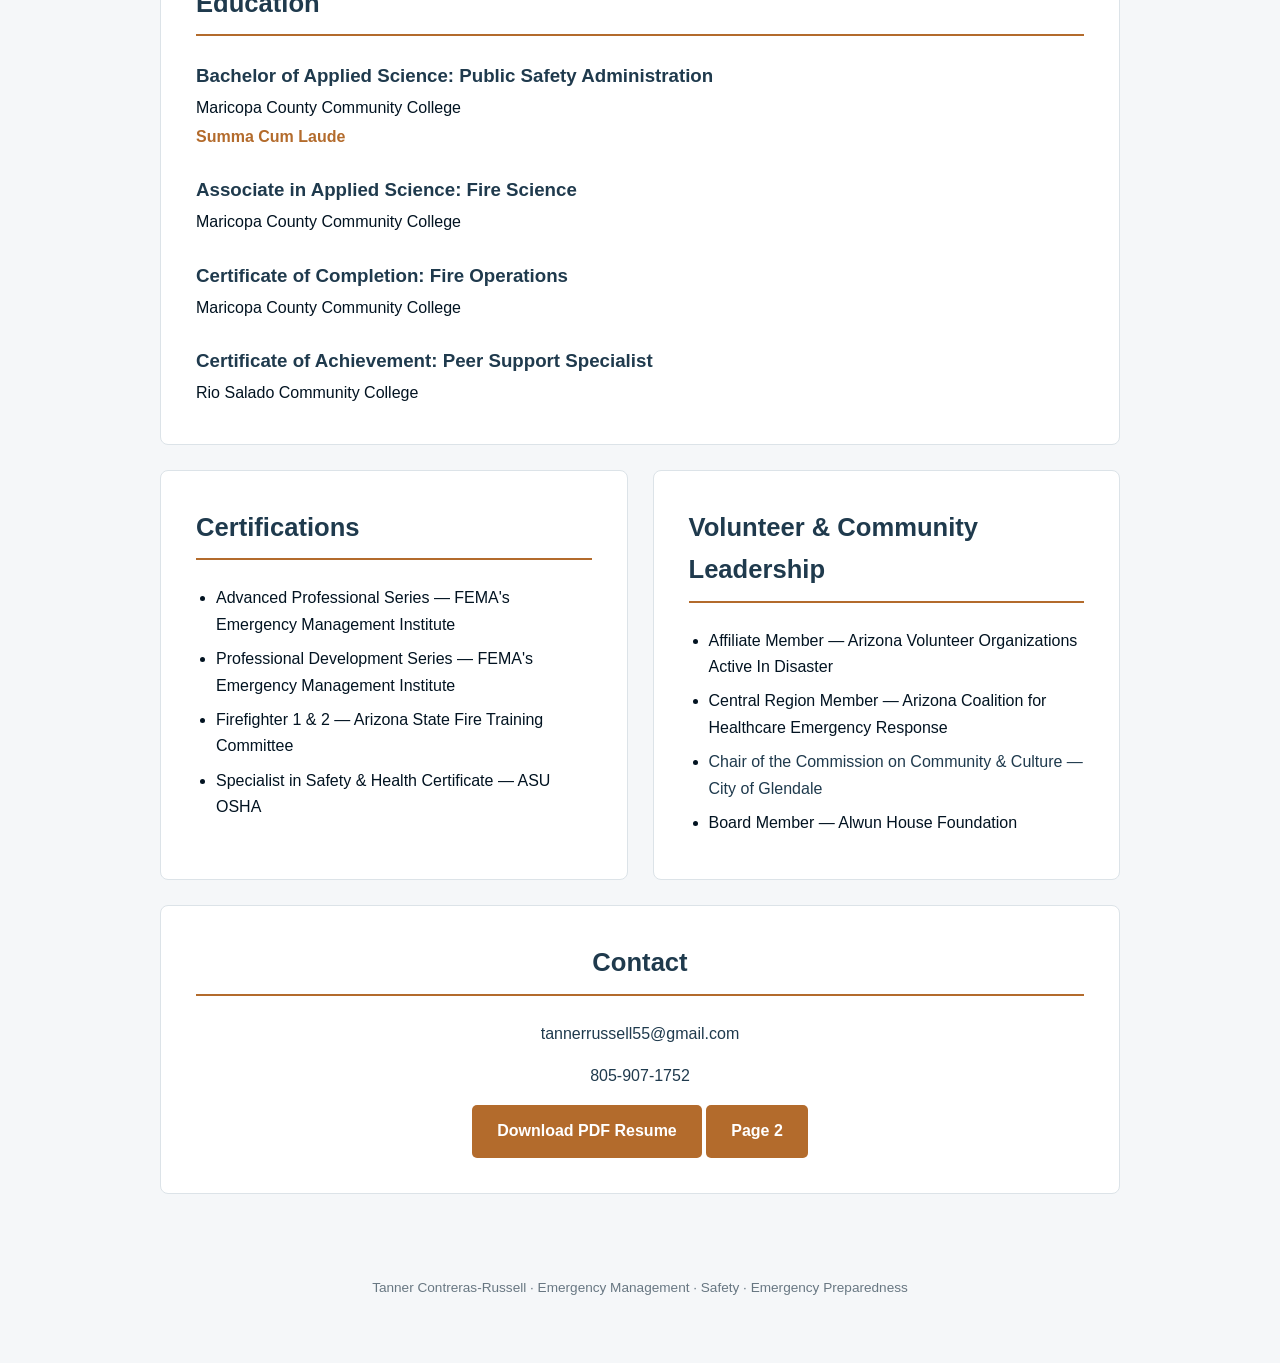
==== commit b587a7f6: "Update index.html" ====
--- a/index.html
+++ b/index.html
@@ -943,18 +943,18 @@
             <ul class="list">
 
                 <li>
-                    AzVOAD Affiliate Member —
+                    Affiliate Member —
                     Arizona Volunteer Organizations Active In Disaster
                 </li>
 
                 <li>
-                    AzCHER Central Region Member —
+                    Central Region Member —
                     Arizona Coalition for Healthcare Emergency Response
                 </li>
 
-                <li href="https://www.glendaleaz.gov/Government/City-Clerk/Boards-and-Commissions/Commission-on-Community-and-Culture" target="_blank" rel="noopener noreferrer">
+                <li> <a href="https://www.glendaleaz.gov/Government/City-Clerk/Boards-and-Commissions/Commission-on-Community-and-Culture" target="_blank" rel="noopener noreferrer">
                     Chair of the Commission on Community &amp; Culture —
-                    City of Glendale
+                    City of Glendale </a>
                 </li>
 
                 <li>
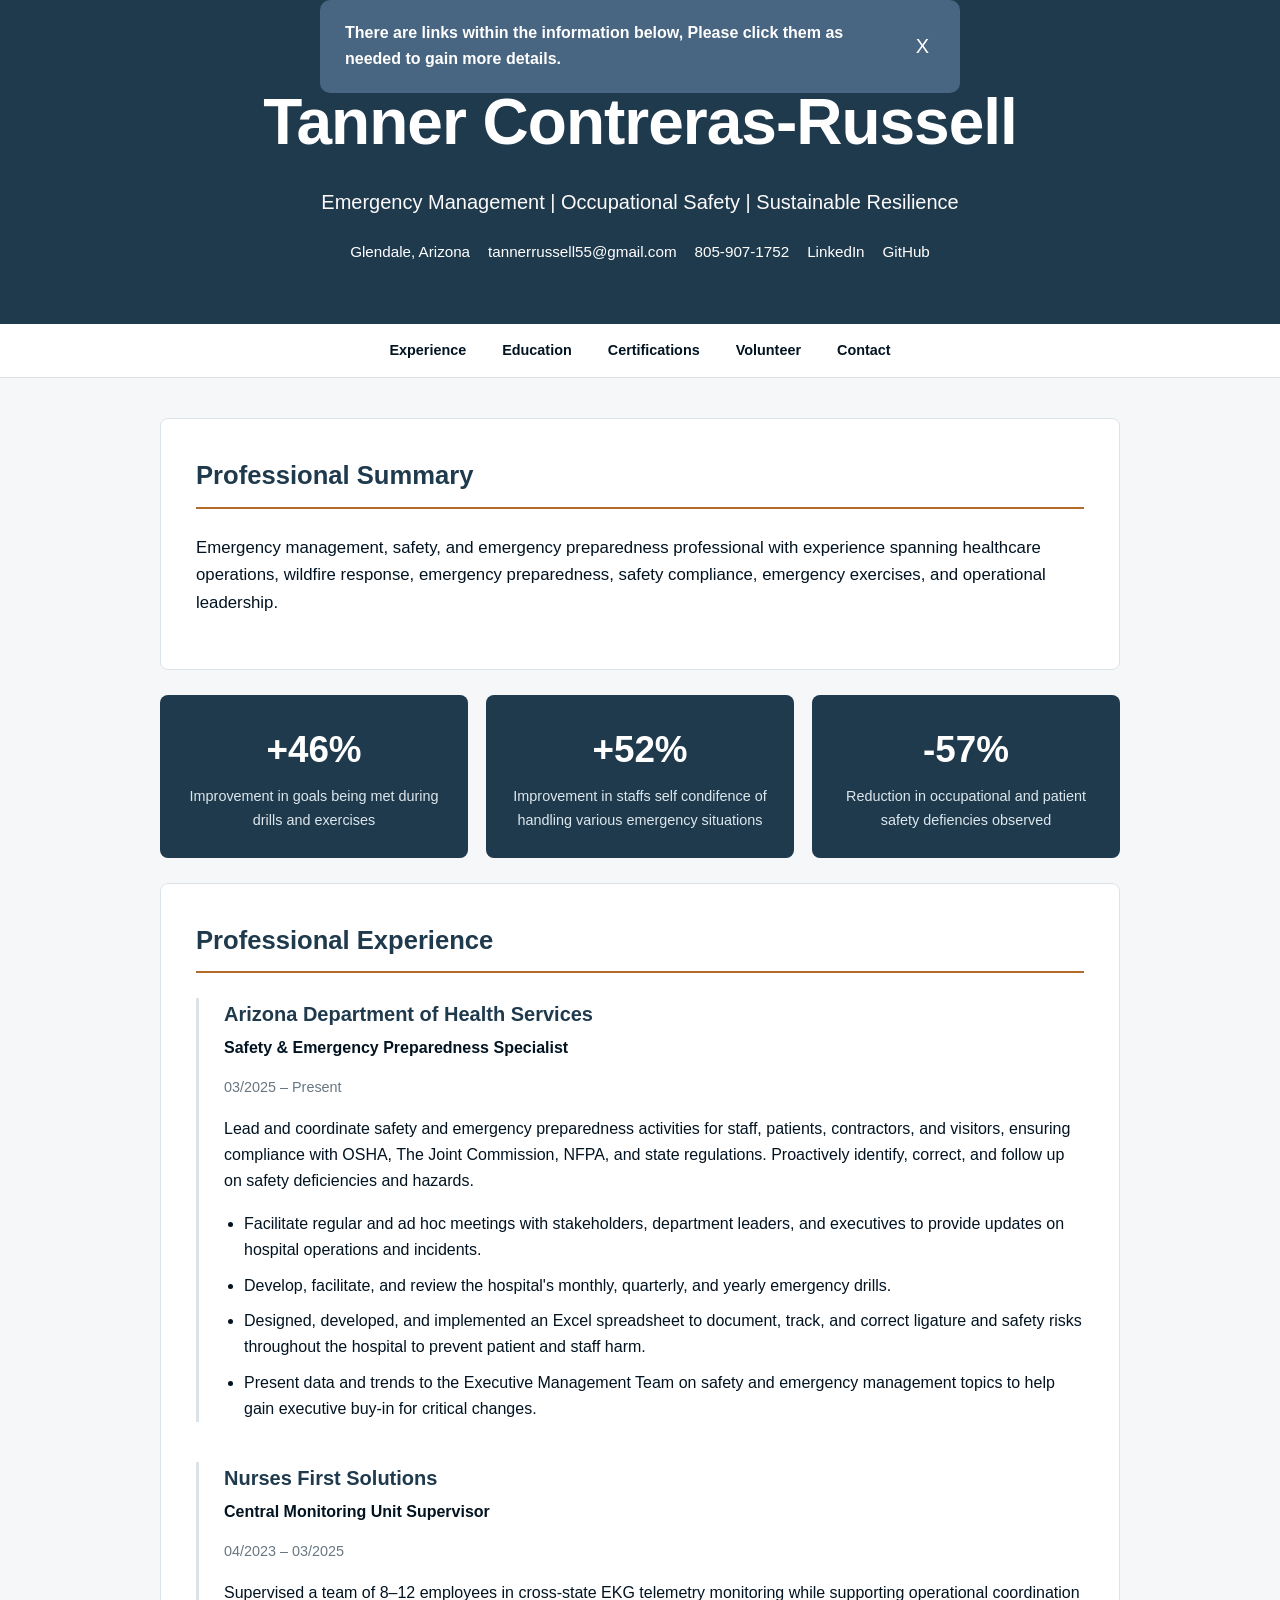
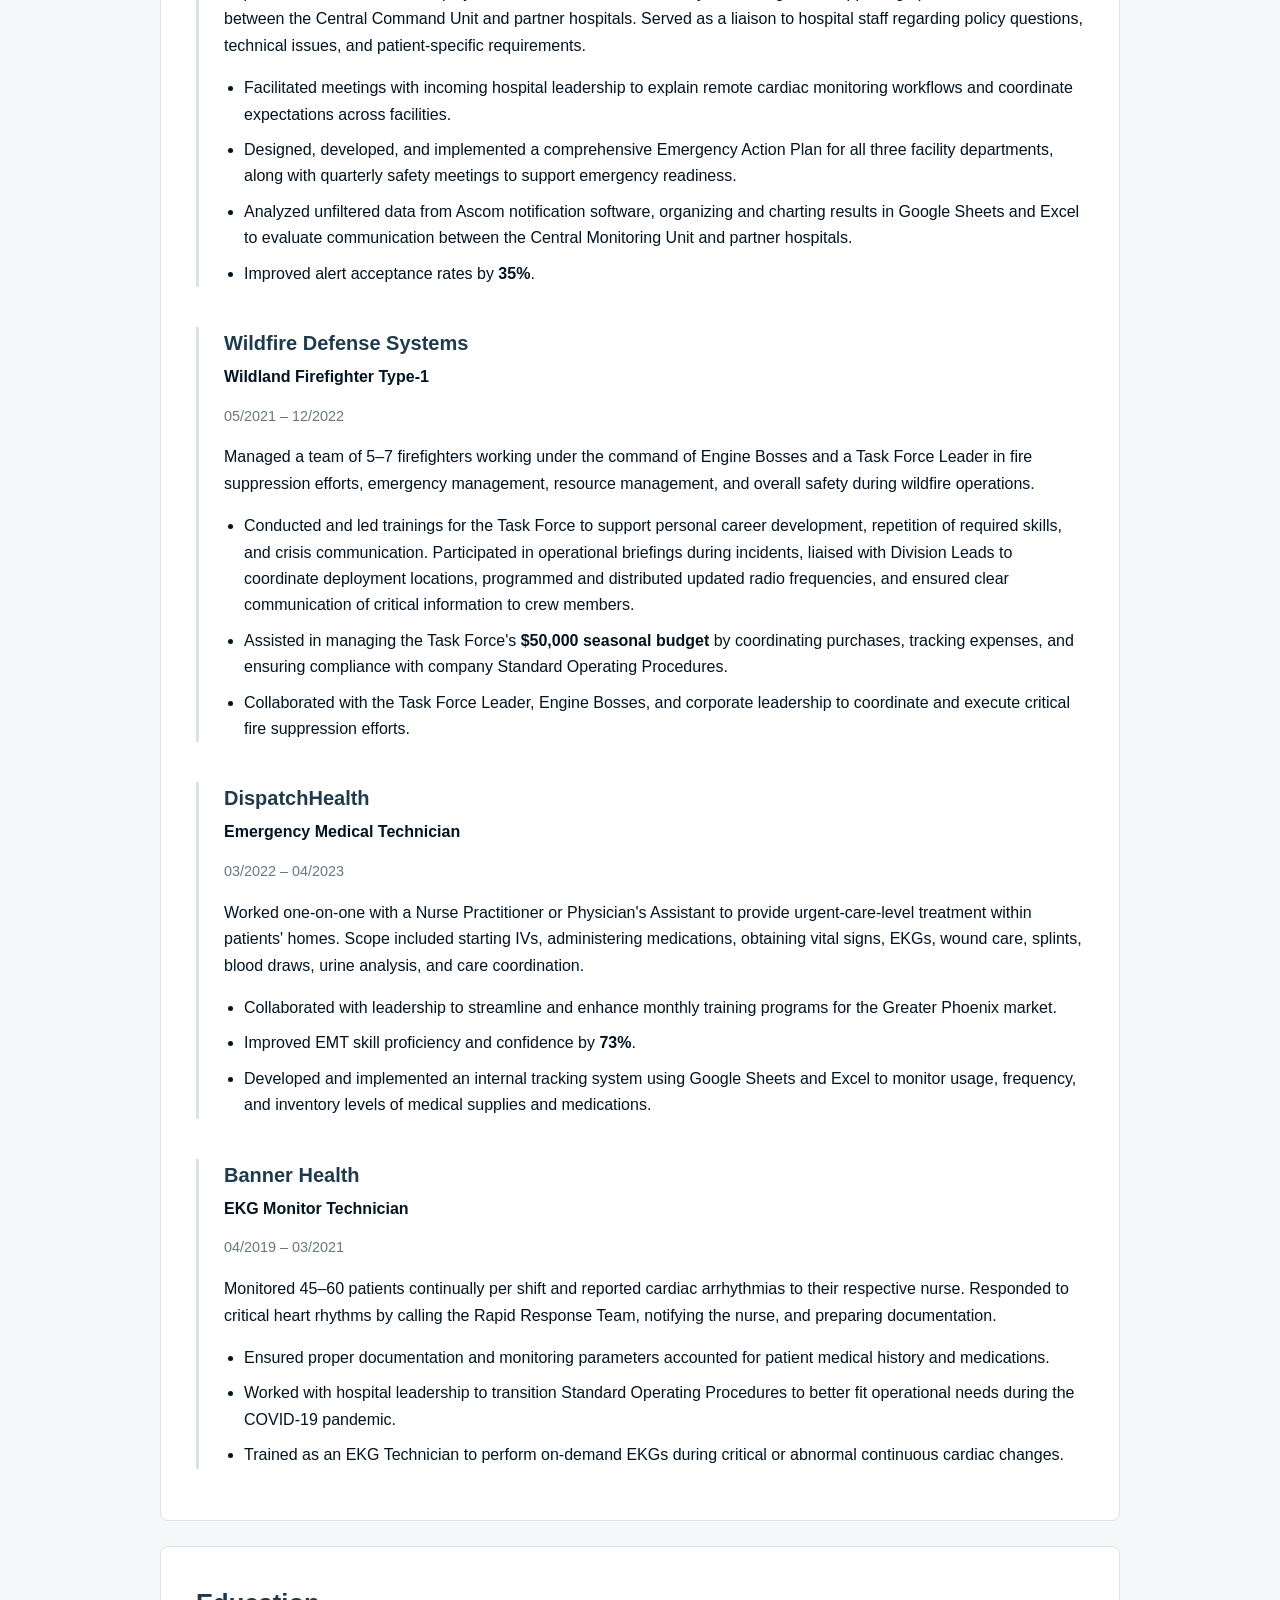
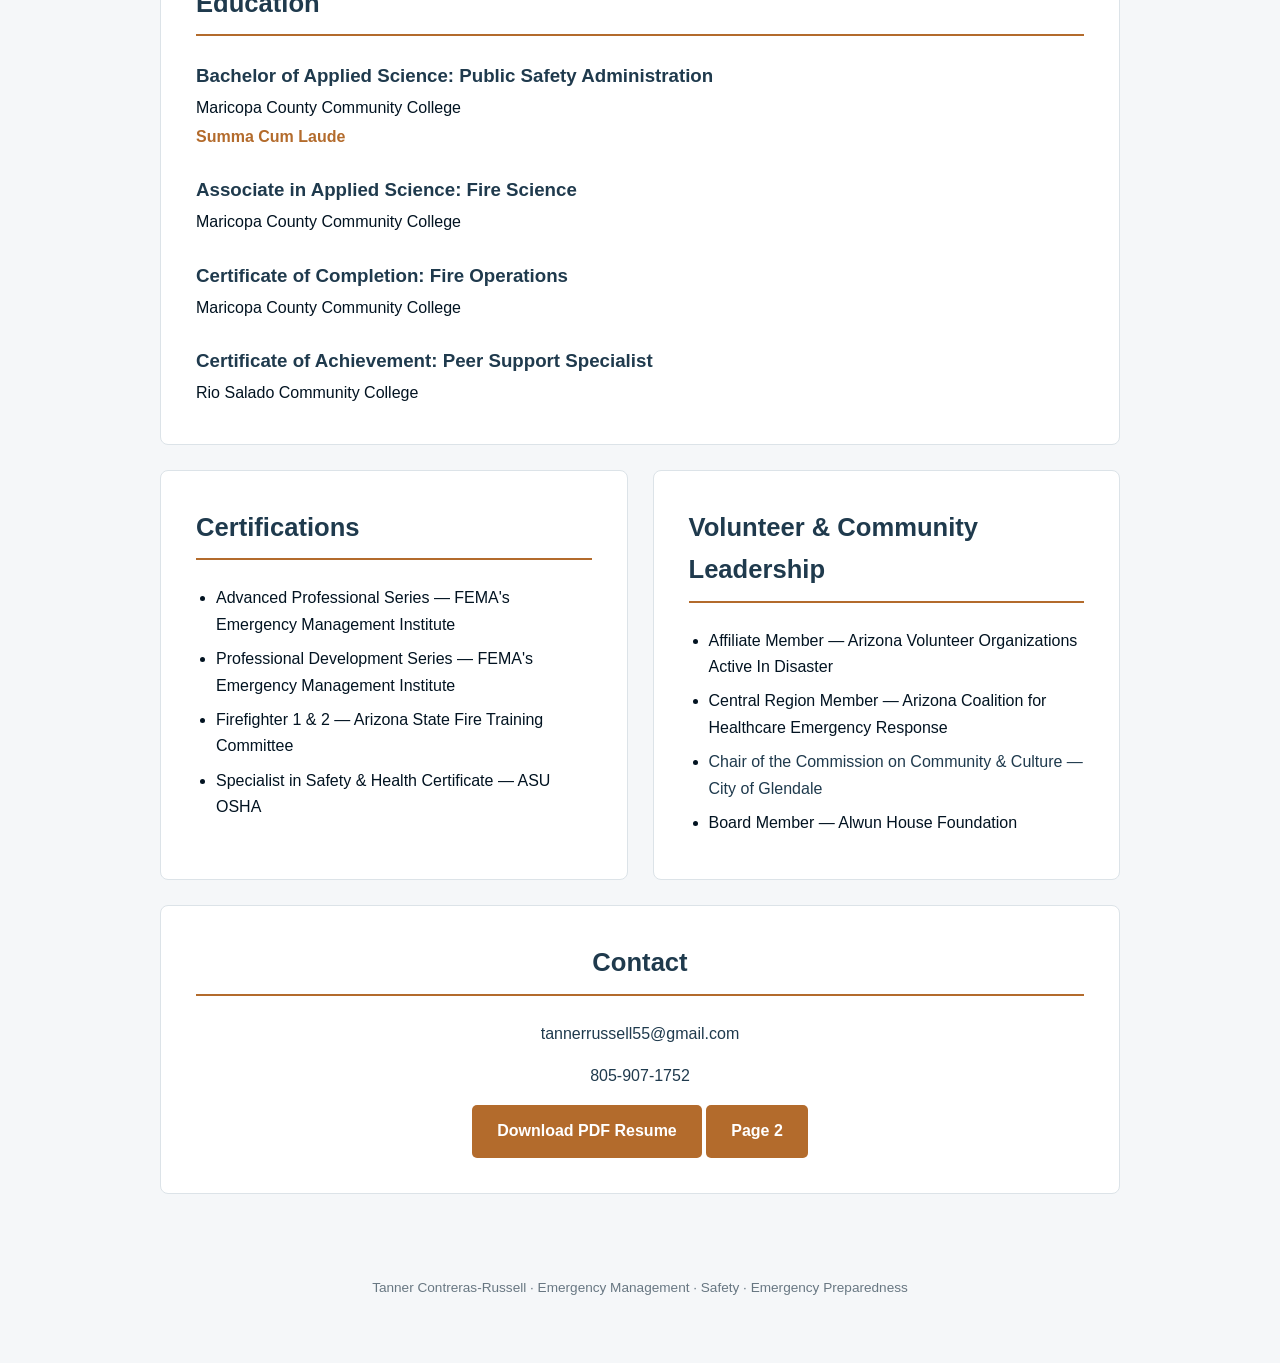
==== commit 94718f02: "Update index.html" ====
--- a/index.html
+++ b/index.html
@@ -398,10 +398,42 @@
                 display: none;
             }
         }
+     /* == Style for top of notificaiton ==*/
+            .notification {
+                position: fixed;
+                top: 0;
+                left: 50%;
+                transform: translateX(-50%);
+
+                display: flex;
+                align-items: center;
+                justify-content: space-between;
+
+                background: #486581;
+                color: white;
+                padding: 20px 25px;
+                border-radius: 10px;
+
+                font-weight: bold;
+            }
+
+            .notification button {
+                margin-left: 20px;
+                background: none;
+                border: none;
+                color: white;
+                font-size: 20px;
+                cursor: pointer;
+            }
     </style>
 </head>
 
 <body>
+
+    <div class="notification">
+  <span>There are links within the information below, Please click them as needed to gain more details.</span>
+  <button>X</button>
+  </div>
 
 <!-- =========================
      HEADER
@@ -1036,6 +1068,10 @@
 
 </footer>
 
+<script> document.querySelector(".notification button").addEventListener("click", function(){
+  document.querySelector(".notification").remove();
+});
+  </script>
 
 </body>
 </html>
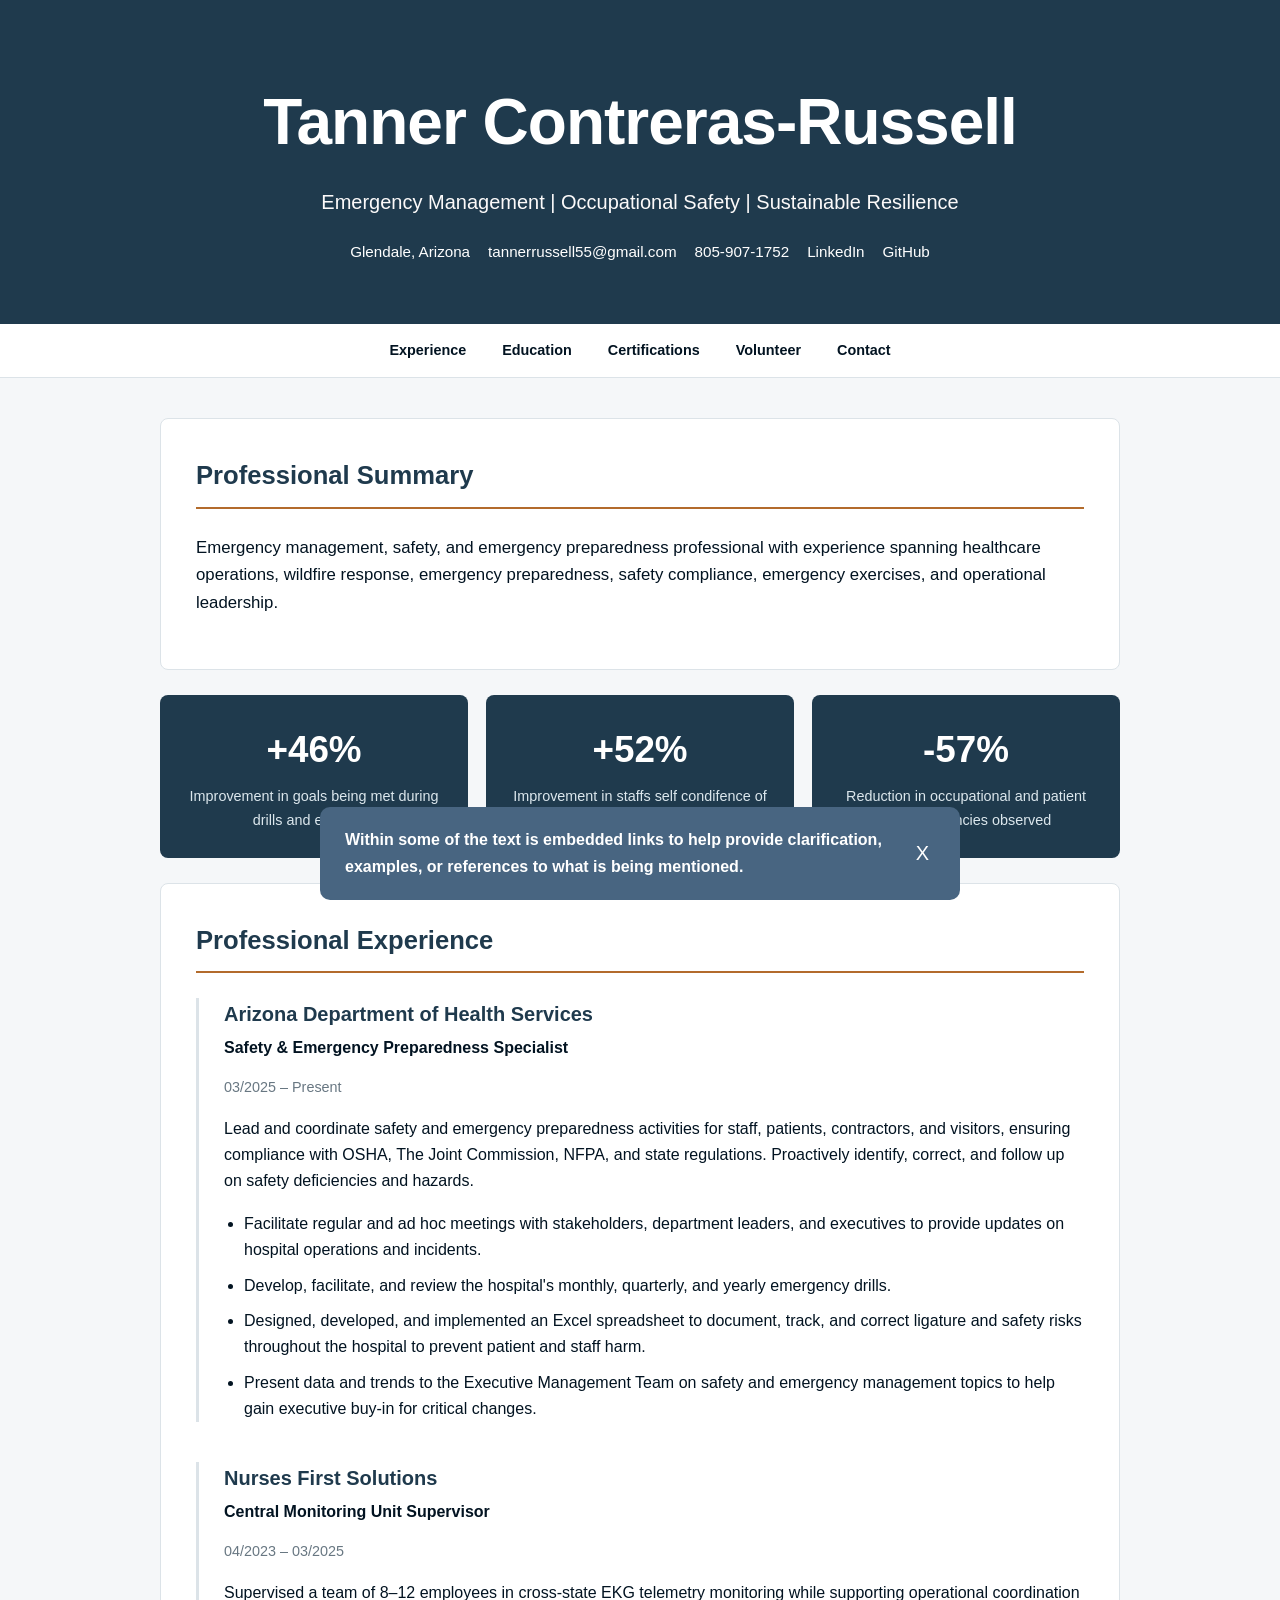
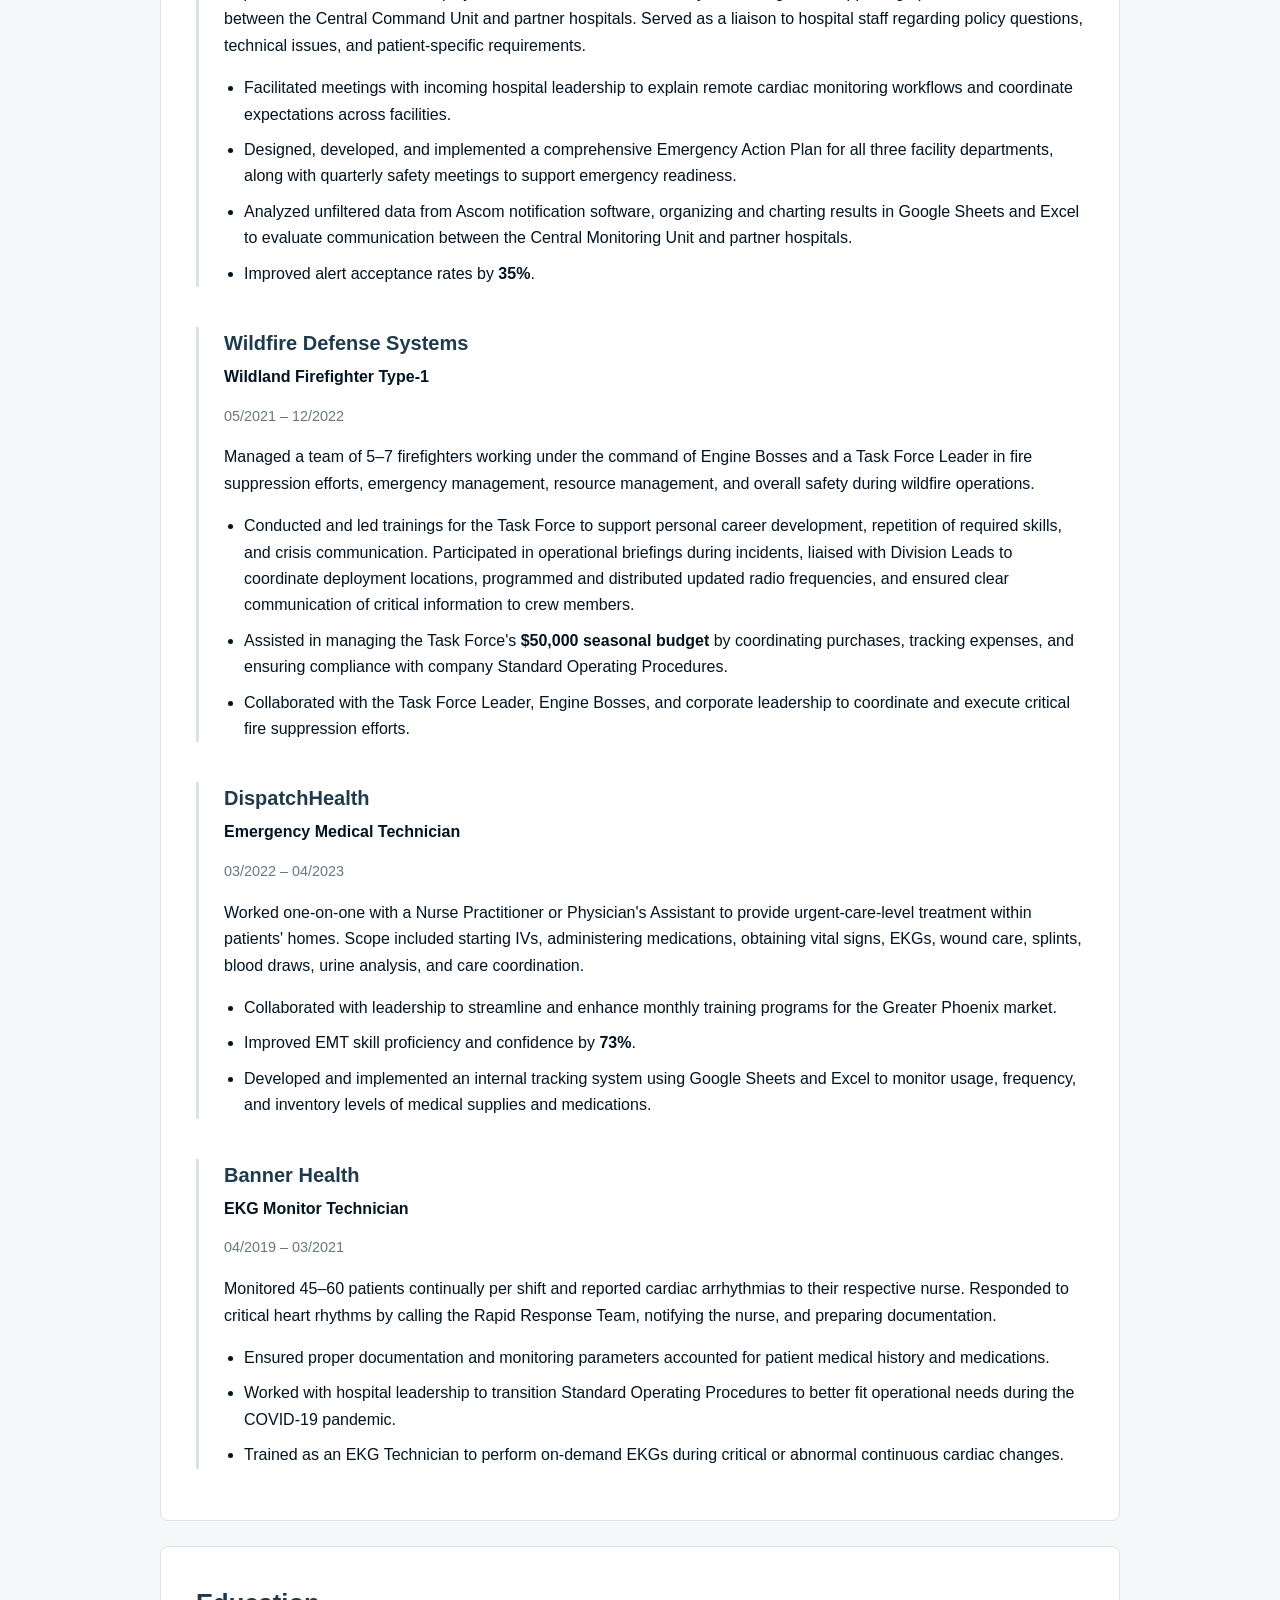
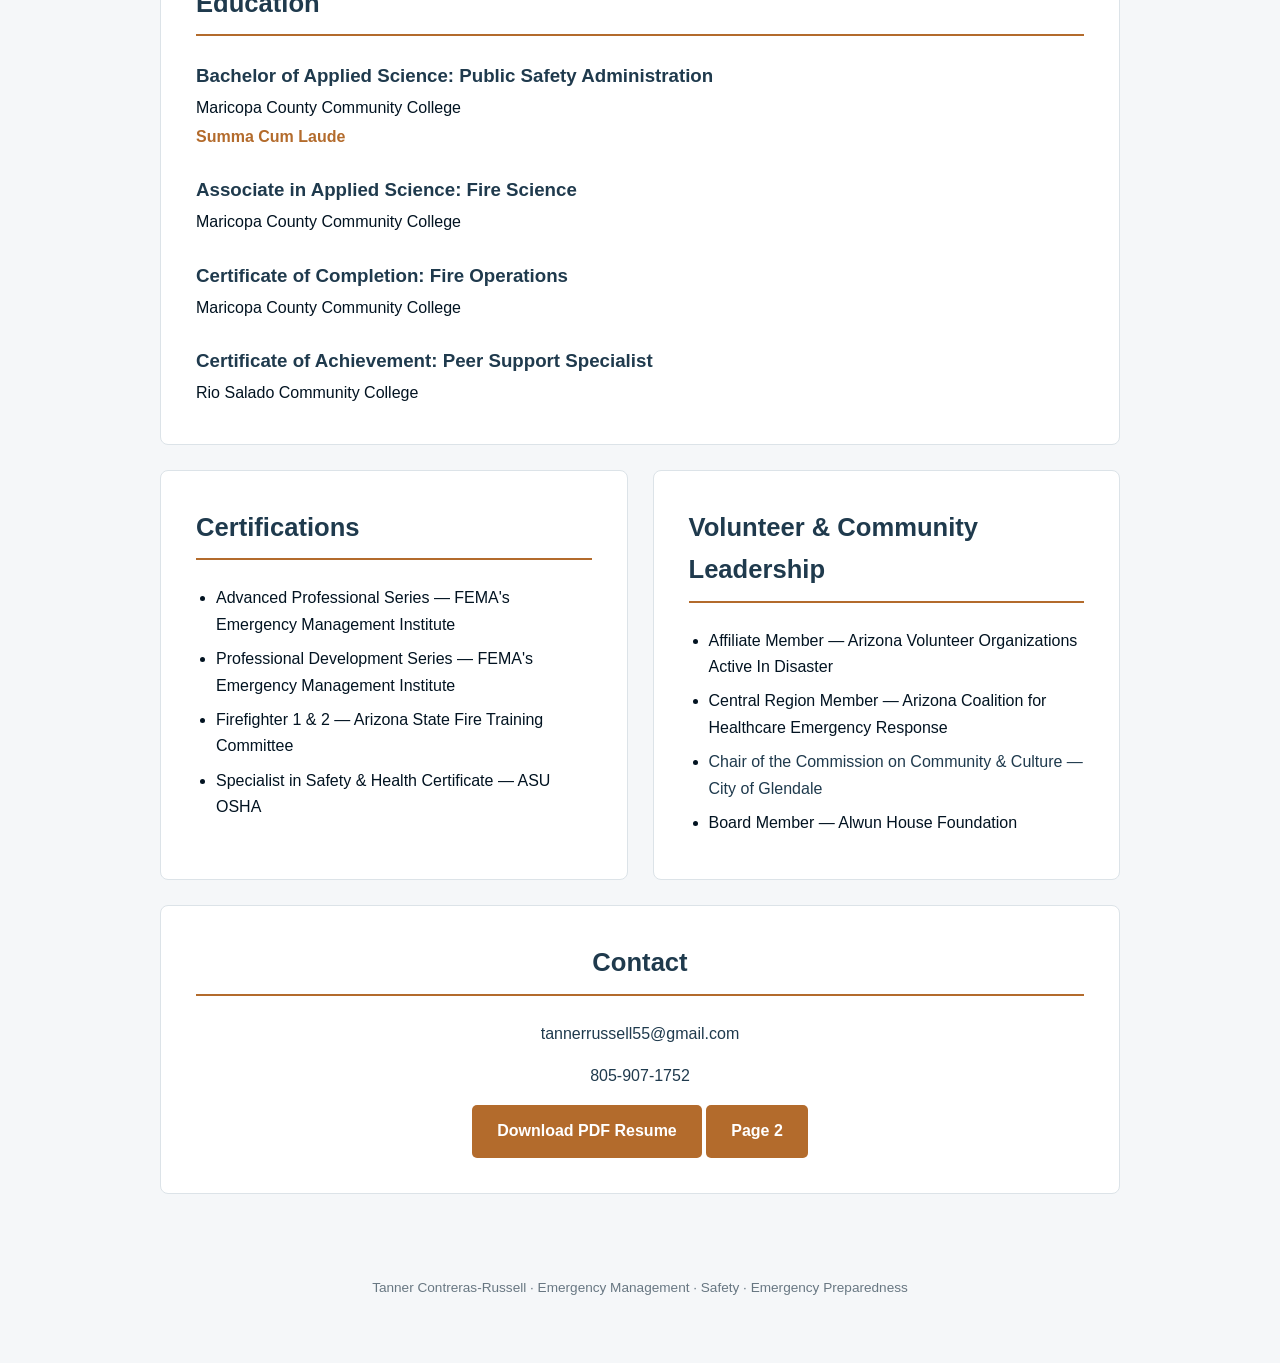
==== commit 89e850ff: "Update index.html" ====
--- a/index.html
+++ b/index.html
@@ -46,9 +46,7 @@
             text-decoration: underline;
         }
 
-        /* =========================
-           HEADER
-        ========================= */
+        /* =========================  HEADER ========================= */
 
         header {
             background: var(--primary);
@@ -87,9 +85,7 @@
             color: white;
         }
 
-        /* =========================
-           NAVIGATION
-        ========================= */
+        /* =========================  NAVIGATION    ========================= */
 
         nav {
             background: white;
@@ -119,9 +115,7 @@
             text-decoration: none;
         }
 
-        /* =========================
-           MAIN
-        ========================= */
+        /* =========================    MAIN  ========================= */
 
         main {
             max-width: 1000px;
@@ -146,17 +140,13 @@
             border-bottom: 2px solid var(--accent);
         }
 
-        /* =========================
-           SUMMARY
-        ========================= */
+        /* ========================= SUMMARY     ========================= */
 
         .summary {
             font-size: 1.05rem;
         }
 
-        /* =========================
-           EXPERIENCE
-        ========================= */
+        /* =========================  EXPERIENCE      ========================= */
 
         .job {
             position: relative;
@@ -199,9 +189,7 @@
             margin-bottom: 9px;
         }
 
-        /* =========================
-           HIGHLIGHTS
-        ========================= */
+        /* =========================       HIGHLIGHTS         ========================= */
 
         .highlights {
             display: grid;
@@ -231,9 +219,7 @@
             margin-top: 5px;
         }
 
-        /* =========================
-           EDUCATION
-        ========================= */
+        /* =========================   EDUCATION        ========================= */
 
         .education-item {
             margin-bottom: 25px;
@@ -257,9 +243,7 @@
             font-weight: bold;
         }
 
-        /* =========================
-           TWO COLUMN SECTIONS
-        ========================= */
+        /* =========================      TWO COLUMN SECTIONS     ========================= */
 
         .two-column {
             display: grid;
@@ -276,9 +260,7 @@
             margin-bottom: 8px;
         }
 
-        /* =========================
-           DOWNLOAD
-        ========================= */
+        /* =========================        DOWNLOAD      ========================= */
 
         .download {
             text-align: center;
@@ -298,9 +280,7 @@
             opacity: 0.9;
         }
 
-        /* =========================
-           FOOTER
-        ========================= */
+        /* =========================         FOOTER          ========================= */
 
         footer {
             text-align: center;
@@ -309,9 +289,7 @@
             font-size: 0.85rem;
         }
 
-        /* =========================
-           MOBILE
-        ========================= */
+        /* =========================         MOBILE          ========================= */
 
         @media (max-width: 700px) {
 
@@ -354,9 +332,7 @@
             }
         }
 
-        /* =========================
-           PRINT
-        ========================= */
+        /* =========================    PRINT     ========================= */
 
         @media print {
 
@@ -398,10 +374,10 @@
                 display: none;
             }
         }
-     /* == Style for top of notificaiton ==*/
+     /* ========             Style for top of notificaiton     =======*/
             .notification {
                 position: fixed;
-                top: 0;
+                bottom: 0;
                 left: 50%;
                 transform: translateX(-50%);
 
@@ -431,13 +407,11 @@
 <body>
 
     <div class="notification">
-  <span>There are links within the information below, Please click them as needed to gain more details.</span>
+  <span>Within some of the text is embedded links to help provide clarification, examples, or references to what is being mentioned.</span>
   <button>X</button>
   </div>
 
-<!-- =========================
-     HEADER
-========================= -->
+<!-- ========================         HEADER        ========================= -->
 
 <header>
 
@@ -476,9 +450,7 @@
 </header>
 
 
-<!-- =========================
-     NAVIGATION
-========================= -->
+<!-- =========================     NAVIGATIO        ========================= -->
 
 <nav>
 
@@ -499,16 +471,12 @@
 </nav>
 
 
-<!-- =========================
-     MAIN CONTENT
-========================= -->
+<!-- =========================   MAIN CONTENT    ======================= -->
 
 <main>
 
 
-    <!-- =========================
-         PROFESSIONAL SUMMARY
-    ========================= -->
+    <!-- =========================  PROFESSIONAL SUMMARY     ========================= -->
 
     <section id="summary">
 
@@ -526,9 +494,7 @@
     </section>
 
 
-    <!-- =========================
-         CAREER HIGHLIGHTS
-    ========================= -->
+    <!-- =========================  CAREER HIGHLIGHTS    ==================== -->
 
     <div class="highlights">
 
@@ -567,9 +533,7 @@
     </div>
 
 
-    <!-- =========================
-         EXPERIENCE
-    ========================= -->
+    <!-- =========================   EXPERIENCE    ==================== -->
 
     <section id="experience">
 
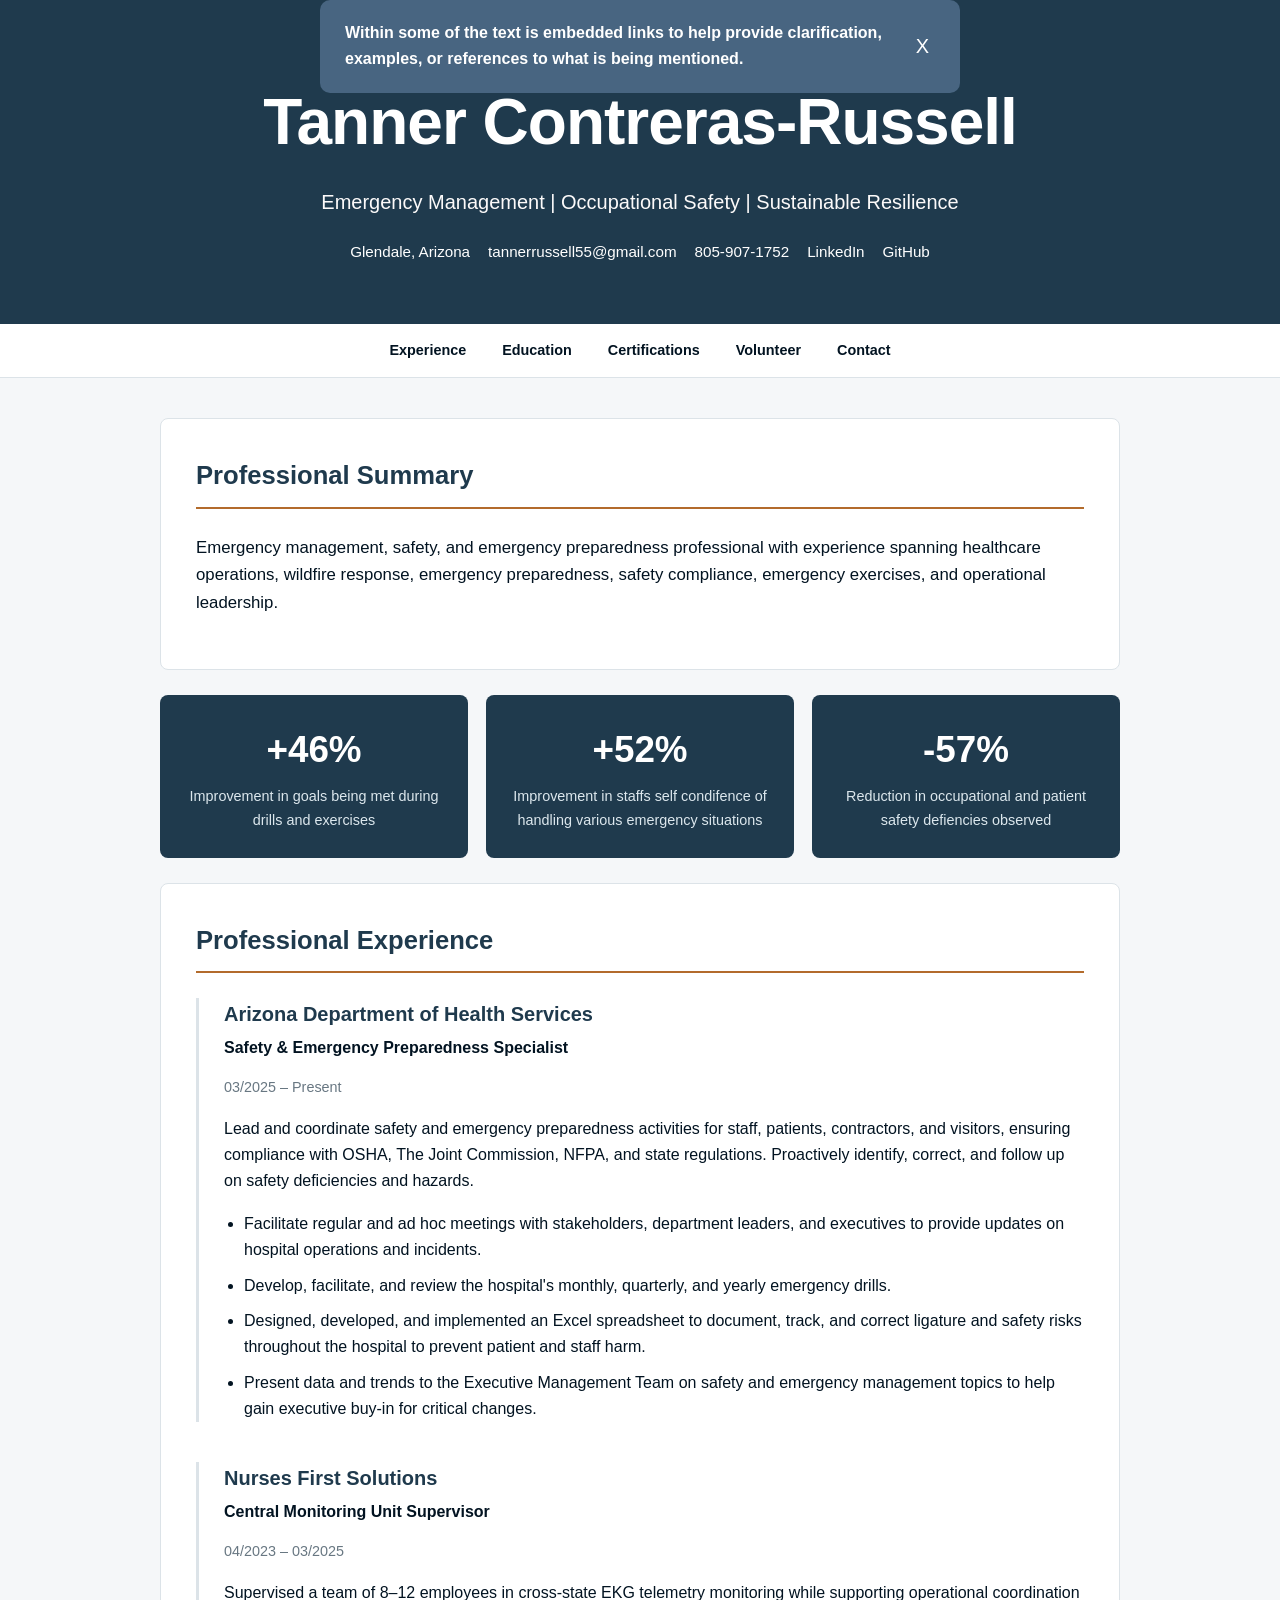
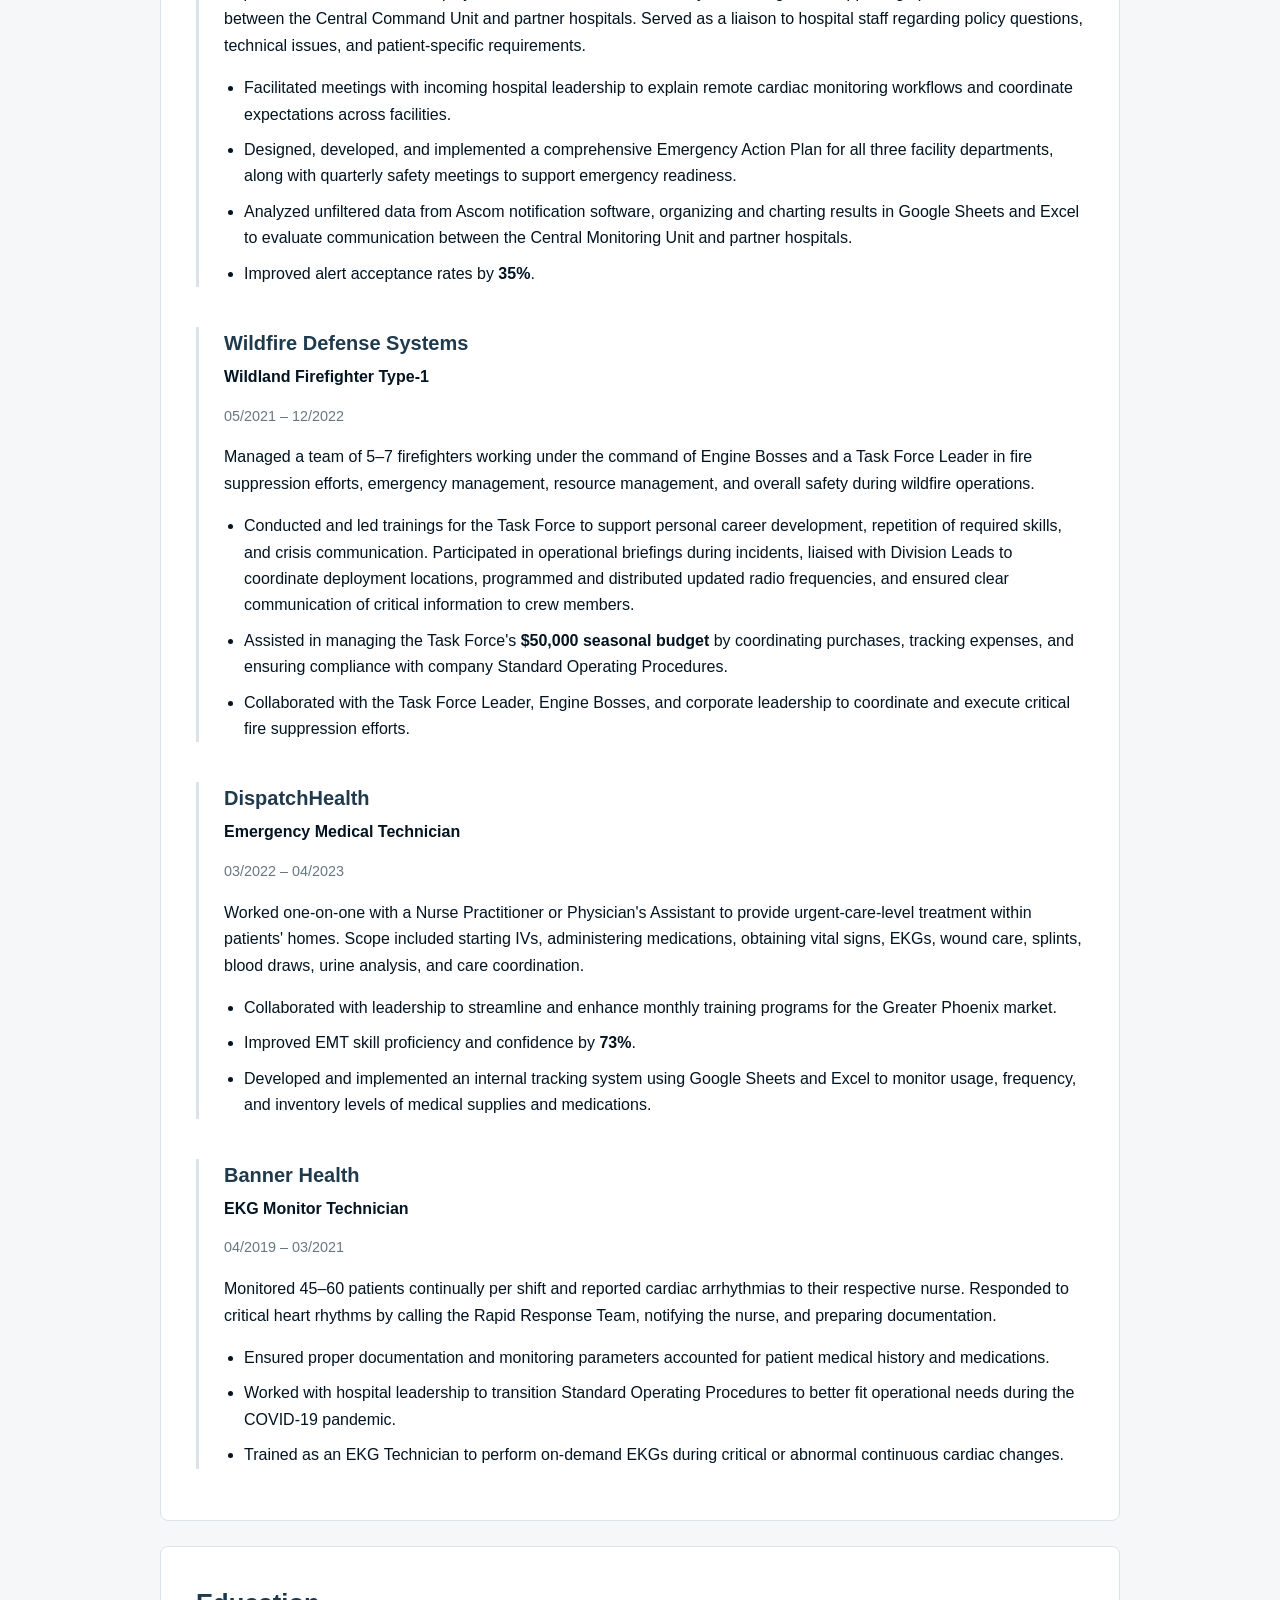
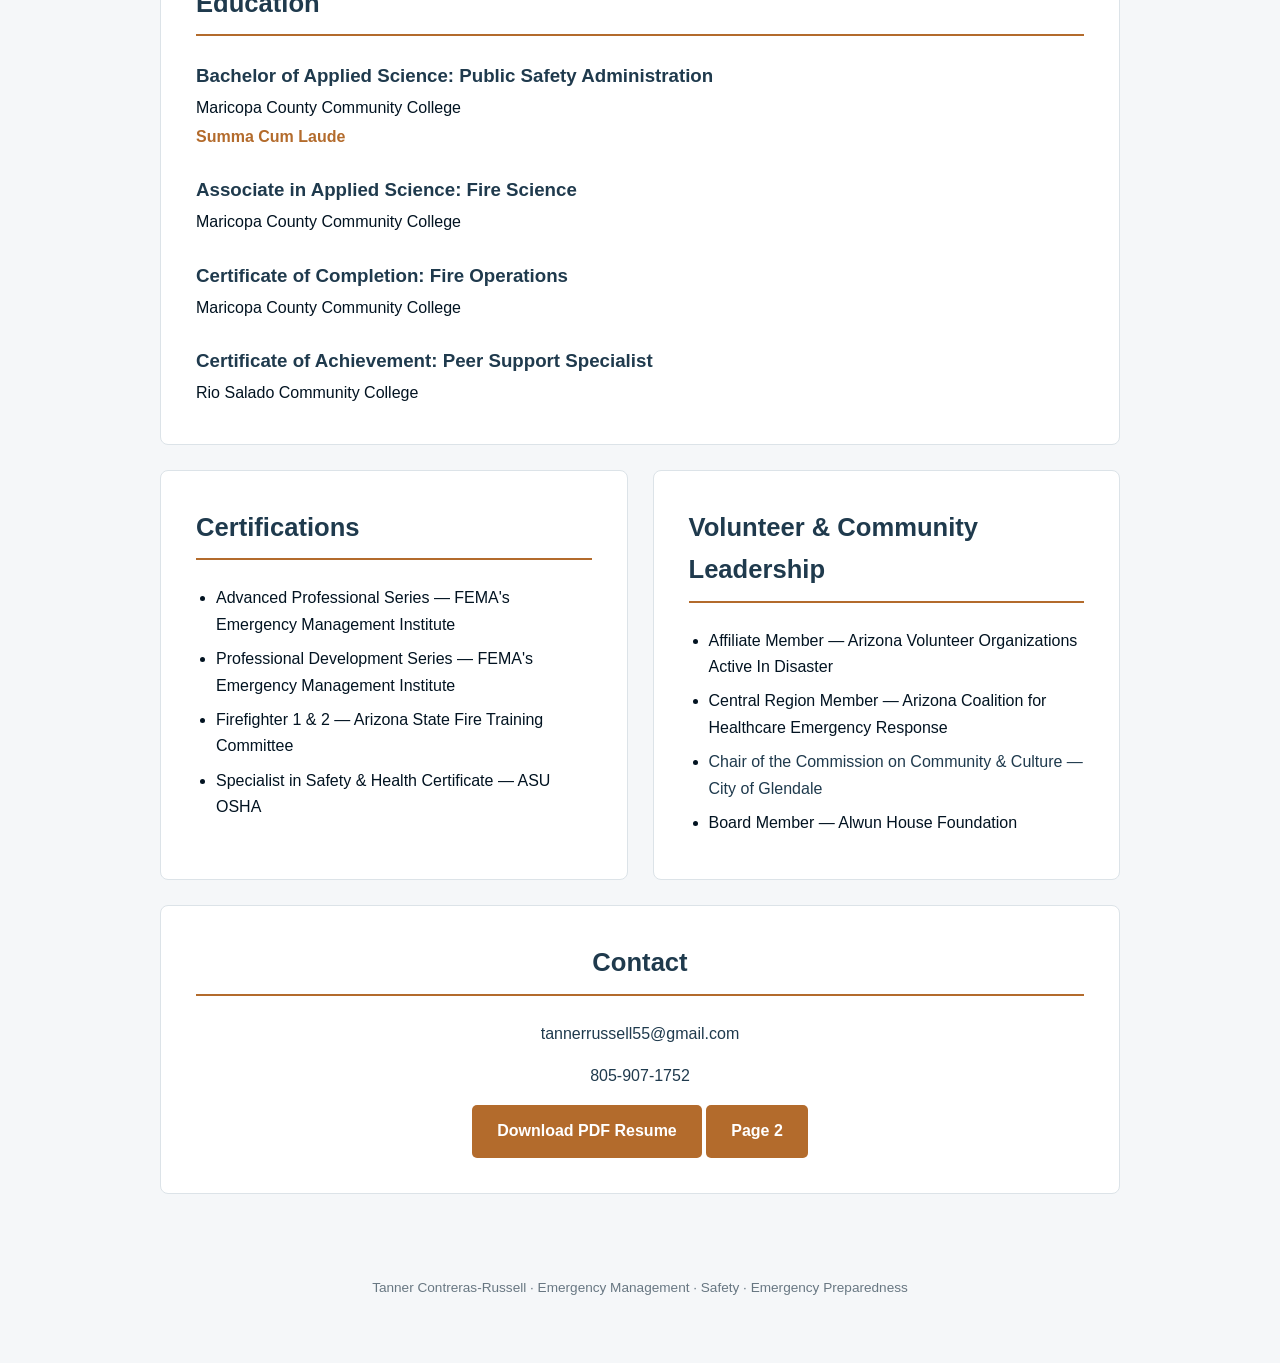
==== commit fe7c6782: "Update index.html" ====
--- a/index.html
+++ b/index.html
@@ -377,7 +377,7 @@
      /* ========             Style for top of notificaiton     =======*/
             .notification {
                 position: fixed;
-                bottom: 0;
+                top: 0;
                 left: 50%;
                 transform: translateX(-50%);
 
@@ -389,8 +389,9 @@
                 color: white;
                 padding: 20px 25px;
                 border-radius: 10px;
-
                 font-weight: bold;
+
+                z-index: 9999;
             }
 
             .notification button {
